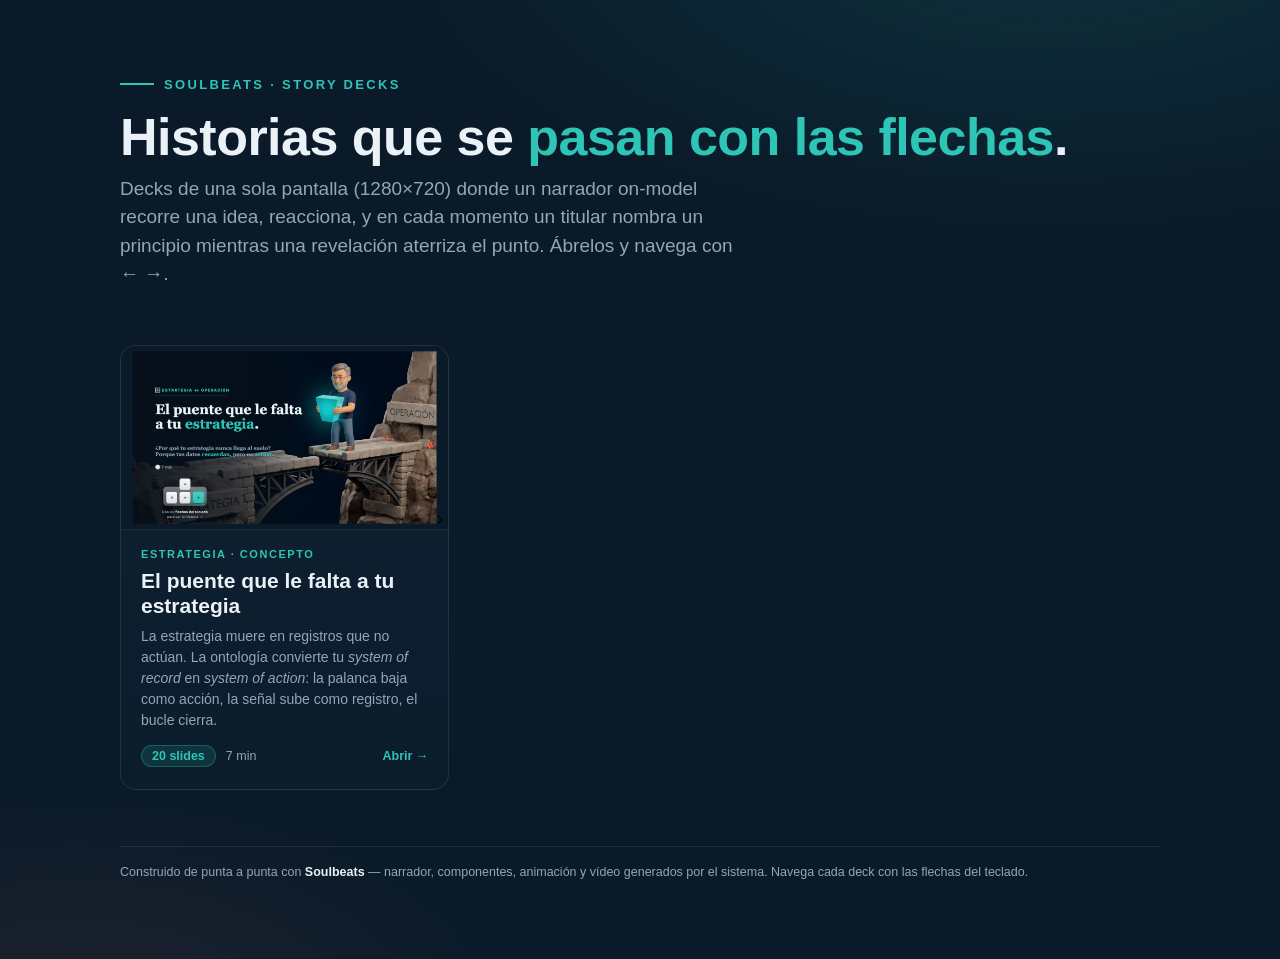
==== index.html @ ffe4234b "Soulbeats decks — ontologia-puente (PASS 10/10, living cover)" ====
<!doctype html>
<html lang="es">
<head>
<meta charset="utf-8">
<meta name="viewport" content="width=device-width, initial-scale=1">
<title>Soulbeats · story decks</title>
<style>
  :root{ --navy:#0A1A29; --navy2:#0f2233; --teal:#2EC4B6; --coral:#E5735E; --cream:#FCE9A6; --ink:#eaf2f7; --dim:#8fa8b8; }
  *{ box-sizing:border-box; margin:0; padding:0 }
  html,body{ background:var(--navy); color:var(--ink); font-family:-apple-system,BlinkMacSystemFont,"Segoe UI",Roboto,Helvetica,Arial,sans-serif; -webkit-font-smoothing:antialiased }
  body{ min-height:100vh; padding:clamp(28px,6vw,80px) clamp(20px,6vw,80px) 80px;
        background:
          radial-gradient(1100px 520px at 82% -8%, rgba(46,196,182,.14), transparent 60%),
          radial-gradient(760px 420px at 6% 108%, rgba(229,115,94,.10), transparent 60%),
          var(--navy); }
  .wrap{ max-width:1040px; margin:0 auto }
  .eyebrow{ color:var(--teal); font-weight:800; letter-spacing:.18em; text-transform:uppercase; font-size:13px; display:flex; align-items:center; gap:10px }
  .eyebrow::before{ content:""; width:34px; height:2px; background:var(--teal); display:inline-block }
  h1{ font-size:clamp(30px,5.2vw,52px); line-height:1.06; margin:18px 0 10px; font-weight:800; letter-spacing:-.01em }
  h1 b{ color:var(--teal) }
  .lede{ color:var(--dim); font-size:clamp(15px,2.2vw,19px); max-width:60ch; line-height:1.5 }
  .grid{ margin-top:clamp(34px,6vw,56px); display:grid; grid-template-columns:repeat(auto-fill,minmax(300px,1fr)); gap:26px }
  .card{ display:block; text-decoration:none; color:inherit; background:linear-gradient(180deg,var(--navy2),#0b1c2b);
         border:1px solid rgba(255,255,255,.09); border-radius:16px; overflow:hidden; transition:transform .16s ease, border-color .16s ease, box-shadow .16s ease }
  .card:hover{ transform:translateY(-4px); border-color:rgba(46,196,182,.55); box-shadow:0 18px 44px rgba(0,0,0,.45) }
  .thumb{ aspect-ratio:16/9; width:100%; object-fit:cover; display:block; border-bottom:1px solid rgba(255,255,255,.07); background:var(--navy) }
  .body{ padding:18px 20px 22px }
  .tag{ font-size:11px; font-weight:800; letter-spacing:.14em; text-transform:uppercase; color:var(--teal) }
  .card h2{ font-size:21px; line-height:1.2; margin:8px 0 8px; font-weight:800 }
  .card p{ color:var(--dim); font-size:14px; line-height:1.5 }
  .meta{ margin-top:14px; display:flex; align-items:center; gap:10px; color:var(--dim); font-size:12.5px }
  .pill{ background:rgba(46,196,182,.14); color:var(--teal); border:1px solid rgba(46,196,182,.3); border-radius:999px; padding:3px 10px; font-weight:700 }
  .open{ margin-left:auto; color:var(--teal); font-weight:800 }
  footer{ margin-top:56px; color:var(--dim); font-size:12.5px; border-top:1px solid rgba(255,255,255,.08); padding-top:18px }
  footer b{ color:var(--ink) }
  @media (prefers-color-scheme: light){ /* deck decks are dark by design; keep the gallery dark for fidelity */ }
</style>
</head>
<body>
  <div class="wrap">
    <div class="eyebrow">Soulbeats · story decks</div>
    <h1>Historias que se <b>pasan con las flechas</b>.</h1>
    <p class="lede">Decks de una sola pantalla (1280×720) donde un narrador on-model recorre una idea,
      reacciona, y en cada momento un titular nombra un principio mientras una revelación aterriza el punto.
      Ábrelos y navega con ← →.</p>

    <div class="grid">
      <a class="card" href="./ontologia-puente/index.html">
        <img class="thumb" src="./ontologia-puente-cover.png" alt="Portada — El puente que le falta a tu estrategia">
        <div class="body">
          <div class="tag">Estrategia · concepto</div>
          <h2>El puente que le falta a tu estrategia</h2>
          <p>La estrategia muere en registros que no actúan. La ontología convierte tu <i>system of record</i>
             en <i>system of action</i>: la palanca baja como acción, la señal sube como registro, el bucle cierra.</p>
          <div class="meta"><span class="pill">20 slides</span><span>7 min</span><span class="open">Abrir →</span></div>
        </div>
      </a>
    </div>

    <footer>Construido de punta a punta con <b>Soulbeats</b> — narrador, componentes, animación y vídeo generados por el sistema. Navega cada deck con las flechas del teclado.</footer>
  </div>
</body>
</html>
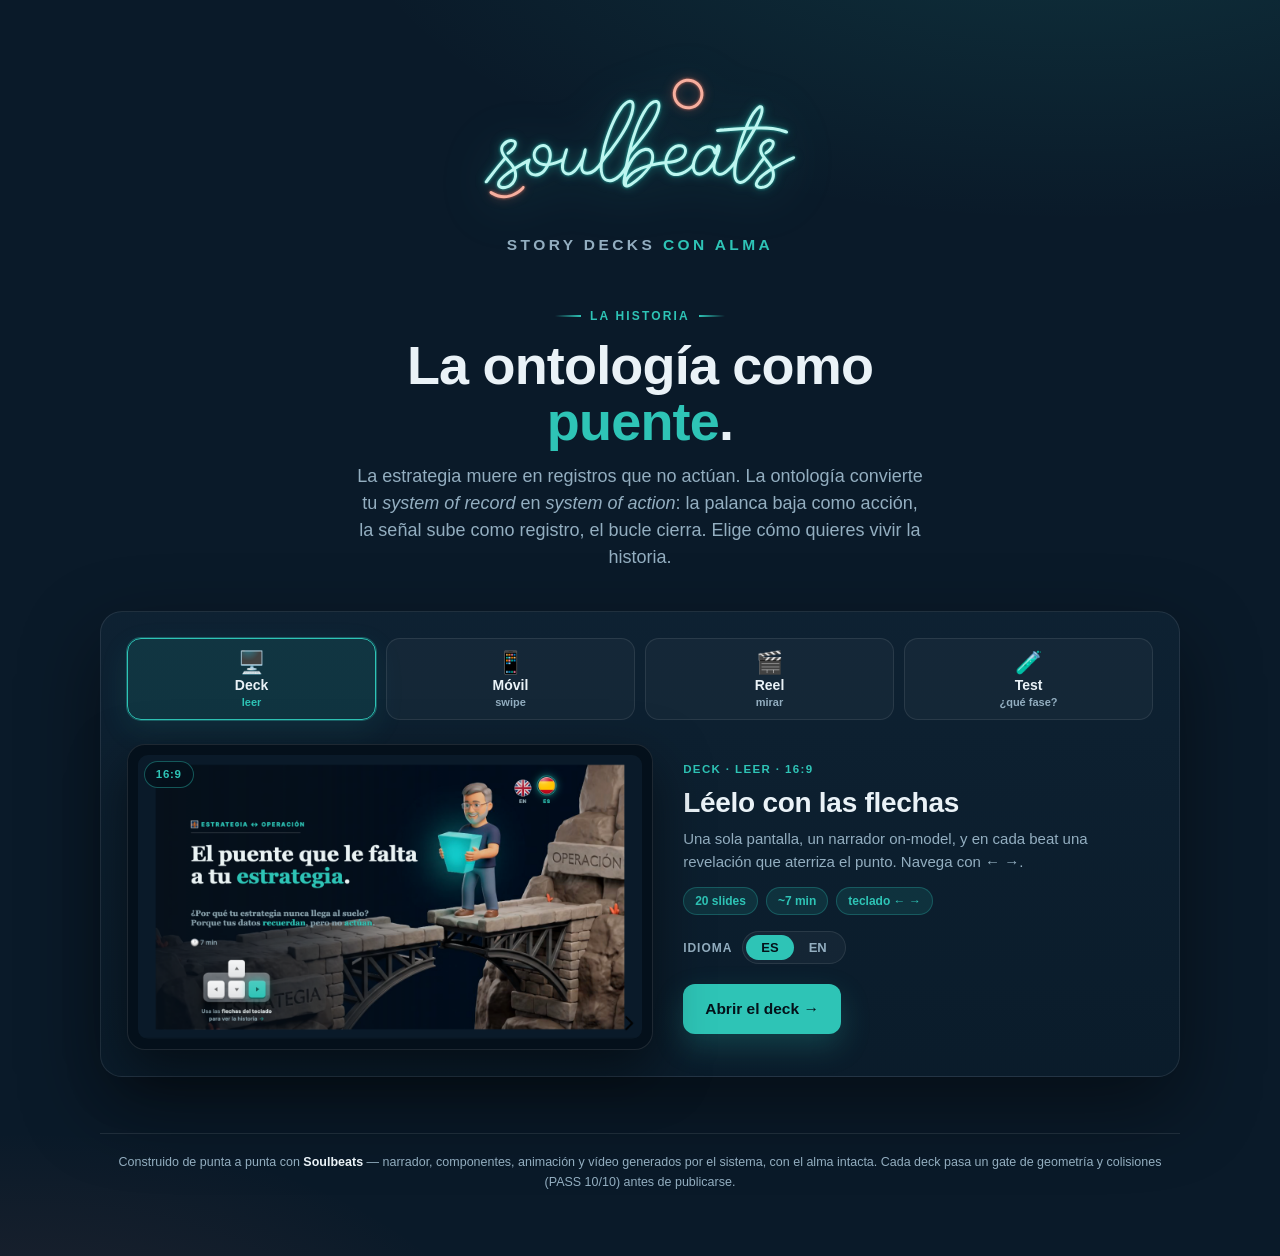
==== commit 85ffe756: "feat(landing): choose-how-to-consume hub + full ontologia-puente story trio - Mini-landing (index.ht" ====
--- a/index.html
+++ b/index.html
@@ -2,62 +2,257 @@
 <html lang="es">
 <head>
 <meta charset="utf-8">
-<meta name="viewport" content="width=device-width, initial-scale=1">
-<title>Soulbeats · story decks</title>
+<meta name="viewport" content="width=device-width, initial-scale=1, viewport-fit=cover">
+<title>Soulbeats · story decks con alma</title>
+<meta name="description" content="La ontología como puente — una historia Soulbeats que puedes leer como deck, pasar en el móvil, mirar como reel o hacer como test.">
+<link rel="icon" href="favicon.svg">
 <style>
-  :root{ --navy:#0A1A29; --navy2:#0f2233; --teal:#2EC4B6; --coral:#E5735E; --cream:#FCE9A6; --ink:#eaf2f7; --dim:#8fa8b8; }
+  :root{
+    --navy:#0A1A29; --navy2:#0f2233; --panel:#0d1f30; --teal:#2EC4B6; --coral:#E5735E;
+    --cream:#FCE9A6; --ink:#eaf2f7; --dim:#93aec0; --line:rgba(255,255,255,.09);
+  }
   *{ box-sizing:border-box; margin:0; padding:0 }
-  html,body{ background:var(--navy); color:var(--ink); font-family:-apple-system,BlinkMacSystemFont,"Segoe UI",Roboto,Helvetica,Arial,sans-serif; -webkit-font-smoothing:antialiased }
-  body{ min-height:100vh; padding:clamp(28px,6vw,80px) clamp(20px,6vw,80px) 80px;
-        background:
-          radial-gradient(1100px 520px at 82% -8%, rgba(46,196,182,.14), transparent 60%),
-          radial-gradient(760px 420px at 6% 108%, rgba(229,115,94,.10), transparent 60%),
-          var(--navy); }
-  .wrap{ max-width:1040px; margin:0 auto }
-  .eyebrow{ color:var(--teal); font-weight:800; letter-spacing:.18em; text-transform:uppercase; font-size:13px; display:flex; align-items:center; gap:10px }
-  .eyebrow::before{ content:""; width:34px; height:2px; background:var(--teal); display:inline-block }
-  h1{ font-size:clamp(30px,5.2vw,52px); line-height:1.06; margin:18px 0 10px; font-weight:800; letter-spacing:-.01em }
+  html{ -webkit-text-size-adjust:100% }
+  body{
+    min-height:100dvh; color:var(--ink);
+    font-family:-apple-system,BlinkMacSystemFont,"Segoe UI",Roboto,Helvetica,Arial,sans-serif;
+    -webkit-font-smoothing:antialiased; line-height:1.5;
+    padding:clamp(22px,5vw,54px) clamp(16px,5vw,54px) 64px;
+    padding-top:max(clamp(22px,5vw,54px),env(safe-area-inset-top));
+    background:
+      radial-gradient(1200px 560px at 84% -10%, rgba(46,196,182,.15), transparent 62%),
+      radial-gradient(820px 460px at 2% 112%, rgba(229,115,94,.12), transparent 60%),
+      var(--navy);
+  }
+  .wrap{ max-width:1080px; margin:0 auto }
+
+  /* ---- masthead ---- */
+  .masthead{ display:flex; flex-direction:column; align-items:center; text-align:center; gap:10px; margin-bottom:clamp(26px,5vw,44px) }
+  .mark{ width:clamp(210px,46vw,360px); height:auto; display:block; filter:drop-shadow(0 6px 26px rgba(46,196,182,.18)) }
+  .tagline{ color:var(--dim); font-size:clamp(13px,2.3vw,15.5px); letter-spacing:.22em; text-transform:uppercase; font-weight:700 }
+  .tagline b{ color:var(--teal) }
+  .vh{ position:absolute; width:1px; height:1px; overflow:hidden; clip:rect(0 0 0 0) }
+
+  /* ---- hero copy ---- */
+  .hero{ text-align:center; max-width:64ch; margin:0 auto clamp(26px,4vw,40px) }
+  .eyebrow{ color:var(--teal); font-weight:800; letter-spacing:.18em; text-transform:uppercase; font-size:12px;
+    display:inline-flex; align-items:center; gap:9px; margin-bottom:12px }
+  .eyebrow::before,.eyebrow::after{ content:""; width:26px; height:2px; background:linear-gradient(90deg,transparent,var(--teal)); display:inline-block }
+  .eyebrow::after{ background:linear-gradient(90deg,var(--teal),transparent) }
+  h1{ font-size:clamp(30px,6.4vw,54px); line-height:1.04; font-weight:800; letter-spacing:-.015em }
   h1 b{ color:var(--teal) }
-  .lede{ color:var(--dim); font-size:clamp(15px,2.2vw,19px); max-width:60ch; line-height:1.5 }
-  .grid{ margin-top:clamp(34px,6vw,56px); display:grid; grid-template-columns:repeat(auto-fill,minmax(300px,1fr)); gap:26px }
-  .card{ display:block; text-decoration:none; color:inherit; background:linear-gradient(180deg,var(--navy2),#0b1c2b);
-         border:1px solid rgba(255,255,255,.09); border-radius:16px; overflow:hidden; transition:transform .16s ease, border-color .16s ease, box-shadow .16s ease }
-  .card:hover{ transform:translateY(-4px); border-color:rgba(46,196,182,.55); box-shadow:0 18px 44px rgba(0,0,0,.45) }
-  .thumb{ aspect-ratio:16/9; width:100%; object-fit:cover; display:block; border-bottom:1px solid rgba(255,255,255,.07); background:var(--navy) }
-  .body{ padding:18px 20px 22px }
-  .tag{ font-size:11px; font-weight:800; letter-spacing:.14em; text-transform:uppercase; color:var(--teal) }
-  .card h2{ font-size:21px; line-height:1.2; margin:8px 0 8px; font-weight:800 }
-  .card p{ color:var(--dim); font-size:14px; line-height:1.5 }
-  .meta{ margin-top:14px; display:flex; align-items:center; gap:10px; color:var(--dim); font-size:12.5px }
-  .pill{ background:rgba(46,196,182,.14); color:var(--teal); border:1px solid rgba(46,196,182,.3); border-radius:999px; padding:3px 10px; font-weight:700 }
-  .open{ margin-left:auto; color:var(--teal); font-weight:800 }
-  footer{ margin-top:56px; color:var(--dim); font-size:12.5px; border-top:1px solid rgba(255,255,255,.08); padding-top:18px }
+  .lede{ color:var(--dim); font-size:clamp(14.5px,2.4vw,18px); margin:14px auto 0; max-width:58ch }
+
+  /* ---- hub card ---- */
+  .hub{ background:linear-gradient(180deg, rgba(15,34,51,.92), rgba(11,28,43,.92));
+    border:1px solid var(--line); border-radius:22px; padding:clamp(14px,3vw,26px);
+    box-shadow:0 30px 80px rgba(0,0,0,.45) }
+
+  .chooser{ display:grid; grid-template-columns:repeat(4,1fr); gap:10px }
+  .mode{ appearance:none; cursor:pointer; color:var(--ink); text-align:center;
+    background:rgba(255,255,255,.03); border:1.5px solid var(--line); border-radius:14px;
+    padding:13px 8px 11px; display:flex; flex-direction:column; align-items:center; gap:3px;
+    transition:border-color .16s, background .16s, transform .16s }
+  .mode:hover{ transform:translateY(-2px); border-color:rgba(46,196,182,.45) }
+  .mode .ic{ font-size:22px; line-height:1 }
+  .mode .lb{ font-weight:800; font-size:14px }
+  .mode .sub{ color:var(--dim); font-size:11px; font-weight:600 }
+  .mode.is-active{ background:rgba(46,196,182,.12); border-color:var(--teal);
+    box-shadow:0 0 0 1px rgba(46,196,182,.35), 0 10px 30px rgba(46,196,182,.10) }
+  .mode.is-active .sub{ color:var(--teal) }
+
+  /* ---- stage ---- */
+  .stagewrap{ display:grid; grid-template-columns:minmax(0,1.12fr) 1fr; gap:clamp(16px,3vw,30px);
+    align-items:center; margin-top:clamp(16px,3vw,24px) }
+  .framewrap{ display:flex; align-items:center; justify-content:center; min-height:0 }
+  .frame{ position:relative; display:inline-flex; padding:10px; border-radius:18px;
+    background:#04101b; border:1px solid rgba(255,255,255,.10); box-shadow:0 20px 54px rgba(0,0,0,.5);
+    transition:transform .18s; text-decoration:none }
+  a.frame:hover{ transform:translateY(-3px) }
+  .frame img{ display:block; max-width:100%; max-height:min(56vh,460px); width:auto; height:auto;
+    border-radius:10px; object-fit:contain; background:#04101b }
+  .badge{ position:absolute; top:16px; left:16px; background:rgba(4,16,27,.82); color:var(--teal);
+    border:1px solid rgba(46,196,182,.4); border-radius:999px; padding:4px 11px; font-size:11.5px; font-weight:800;
+    letter-spacing:.06em; backdrop-filter:blur(4px) }
+  .play{ position:absolute; inset:0; display:flex; align-items:center; justify-content:center; pointer-events:none }
+  .play[hidden]{ display:none }
+  .play span{ width:66px; height:66px; border-radius:999px; background:rgba(46,196,182,.92);
+    display:flex; align-items:center; justify-content:center; box-shadow:0 10px 30px rgba(0,0,0,.5) }
+  .play span::after{ content:""; margin-left:5px; border-style:solid; border-width:13px 0 13px 22px;
+    border-color:transparent transparent transparent #04101b }
+
+  .info .kicker{ color:var(--teal); font-weight:800; letter-spacing:.12em; text-transform:uppercase; font-size:11.5px }
+  .info h2{ font-size:clamp(21px,3.4vw,28px); line-height:1.14; font-weight:800; margin:9px 0 8px; letter-spacing:-.01em }
+  .info p{ color:var(--dim); font-size:15px; line-height:1.55 }
+  .meta{ display:flex; flex-wrap:wrap; gap:8px; margin-top:14px }
+  .pill{ background:rgba(46,196,182,.12); color:var(--teal); border:1px solid rgba(46,196,182,.28);
+    border-radius:999px; padding:4px 11px; font-size:12px; font-weight:700 }
+  .pill.sib{ background:rgba(229,115,94,.13); color:var(--coral); border-color:rgba(229,115,94,.3) }
+
+  .langrow{ display:none; align-items:center; gap:10px; margin-top:16px }
+  .langrow.show{ display:flex }
+  .langrow .lbl{ color:var(--dim); font-size:12px; font-weight:700; letter-spacing:.08em; text-transform:uppercase }
+  .seg{ display:inline-flex; background:rgba(255,255,255,.04); border:1px solid var(--line); border-radius:999px; padding:3px }
+  .seg button{ appearance:none; cursor:pointer; border:0; background:transparent; color:var(--dim);
+    font-weight:800; font-size:13px; padding:5px 15px; border-radius:999px; transition:background .15s,color .15s }
+  .seg button.on{ background:var(--teal); color:#04121a }
+
+  .cta{ display:inline-flex; align-items:center; gap:9px; margin-top:20px; text-decoration:none;
+    background:var(--teal); color:#04121a; font-weight:800; font-size:15.5px;
+    padding:13px 22px; border-radius:12px; transition:transform .15s, box-shadow .15s, background .15s;
+    box-shadow:0 12px 30px rgba(46,196,182,.22) }
+  .cta:hover{ transform:translateY(-2px); box-shadow:0 16px 40px rgba(46,196,182,.32) }
+  .cta.reel{ background:var(--coral); box-shadow:0 12px 30px rgba(229,115,94,.24) }
+  .cta.reel:hover{ box-shadow:0 16px 40px rgba(229,115,94,.34) }
+
+  footer{ max-width:1080px; margin:clamp(34px,6vw,56px) auto 0; color:var(--dim); font-size:12.5px;
+    text-align:center; border-top:1px solid var(--line); padding-top:18px; line-height:1.6 }
   footer b{ color:var(--ink) }
-  @media (prefers-color-scheme: light){ /* deck decks are dark by design; keep the gallery dark for fidelity */ }
+
+  /* ---- responsive ---- */
+  @media (max-width:720px){
+    .stagewrap{ grid-template-columns:1fr; gap:18px }
+    .info{ text-align:center }
+    .meta,.langrow.show{ justify-content:center }
+    .frame img{ max-height:46vh }
+  }
+  @media (max-width:430px){
+    .chooser{ grid-template-columns:repeat(2,1fr) }
+  }
+  @media (prefers-reduced-motion:reduce){ *{ transition:none !important } }
 </style>
 </head>
 <body>
   <div class="wrap">
-    <div class="eyebrow">Soulbeats · story decks</div>
-    <h1>Historias que se <b>pasan con las flechas</b>.</h1>
-    <p class="lede">Decks de una sola pantalla (1280×720) donde un narrador on-model recorre una idea,
-      reacciona, y en cada momento un titular nombra un principio mientras una revelación aterriza el punto.
-      Ábrelos y navega con ← →.</p>
-
-    <div class="grid">
-      <a class="card" href="./ontologia-puente/index.html">
-        <img class="thumb" src="./ontologia-puente-cover.png" alt="Portada — El puente que le falta a tu estrategia">
-        <div class="body">
-          <div class="tag">Estrategia · concepto</div>
-          <h2>El puente que le falta a tu estrategia</h2>
-          <p>La estrategia muere en registros que no actúan. La ontología convierte tu <i>system of record</i>
-             en <i>system of action</i>: la palanca baja como acción, la señal sube como registro, el bucle cierra.</p>
-          <div class="meta"><span class="pill">20 slides</span><span>7 min</span><span class="open">Abrir →</span></div>
+    <header class="masthead">
+      <img class="mark" src="assets/soulbeats-mark.svg" alt="Soulbeats" width="360" height="169">
+      <h1 class="vh">Soulbeats</h1>
+      <div class="tagline">story decks <b>con alma</b></div>
+    </header>
+
+    <div class="hero">
+      <div class="eyebrow">La historia</div>
+      <h1>La ontología como <b>puente</b>.</h1>
+      <p class="lede">La estrategia muere en registros que no actúan. La ontología convierte tu
+        <i>system of record</i> en <i>system of action</i>: la palanca baja como acción, la señal sube como
+        registro, el bucle cierra. Elige cómo quieres vivir la historia.</p>
+    </div>
+
+    <section class="hub" aria-label="Elige cómo consumir la historia">
+      <div class="chooser" role="tablist" aria-label="Modo de consumo">
+        <button class="mode is-active" data-mode="deck"  role="tab" aria-selected="true">
+          <span class="ic">🖥️</span><span class="lb">Deck</span><span class="sub">leer</span></button>
+        <button class="mode" data-mode="movil" role="tab" aria-selected="false">
+          <span class="ic">📱</span><span class="lb">Móvil</span><span class="sub">swipe</span></button>
+        <button class="mode" data-mode="reel"  role="tab" aria-selected="false">
+          <span class="ic">🎬</span><span class="lb">Reel</span><span class="sub">mirar</span></button>
+        <button class="mode" data-mode="test"  role="tab" aria-selected="false">
+          <span class="ic">🧪</span><span class="lb">Test</span><span class="sub">¿qué fase?</span></button>
+      </div>
+
+      <div class="stagewrap">
+        <div class="framewrap">
+          <a class="frame" id="frame" href="./ontologia-puente/">
+            <img id="stageImg" src="assets/cover-deck.png" alt="Portada del deck">
+            <span class="badge" id="badge">16:9</span>
+            <span class="play" id="play" hidden><span></span></span>
+          </a>
         </div>
-      </a>
-    </div>
-
-    <footer>Construido de punta a punta con <b>Soulbeats</b> — narrador, componentes, animación y vídeo generados por el sistema. Navega cada deck con las flechas del teclado.</footer>
+        <div class="info">
+          <div class="kicker" id="kicker">Deck · leer · 16:9</div>
+          <h2 id="title">Léelo con las flechas</h2>
+          <p id="desc">Una sola pantalla, un narrador on-model, y en cada beat una revelación que aterriza el punto. Navega con ← →.</p>
+          <div class="meta" id="meta"></div>
+          <div class="langrow show" id="langrow">
+            <span class="lbl">Idioma</span>
+            <div class="seg" role="group" aria-label="Idioma del deck">
+              <button id="langEs" class="on" data-lang="es">ES</button>
+              <button id="langEn" data-lang="en">EN</button>
+            </div>
+          </div>
+          <a class="cta" id="cta" href="./ontologia-puente/">Abrir el deck →</a>
+        </div>
+      </div>
+    </section>
+
+    <footer>
+      Construido de punta a punta con <b>Soulbeats</b> — narrador, componentes, animación y vídeo generados por el
+      sistema, con el alma intacta. Cada deck pasa un gate de geometría y colisiones (PASS 10/10) antes de publicarse.
+    </footer>
   </div>
+
+<script>
+(function(){
+  var MODES = {
+    deck: {
+      kicker:'Deck · leer · 16:9', title:'Léelo con las flechas',
+      desc:'Una sola pantalla, un narrador on-model, y en cada beat una revelación que aterriza el punto. Navega con ← →.',
+      badge:'16:9', img:'assets/cover-deck.png', href:'./ontologia-puente/', cta:'Abrir el deck →',
+      meta:['20 slides','~7 min','teclado ← →'], lang:true, video:false, coral:false, imgEn:'assets/cover-deck-en.png', hrefEn:'./ontologia-puente-en/'
+    },
+    movil: {
+      kicker:'Móvil · swipe · 9:16', title:'Pásalo con el pulgar',
+      desc:'El mismo relato en vertical, pensado para el móvil. Desliza para avanzar, beat a beat, como una historia.',
+      badge:'9:16', img:'assets/cover-portrait.png', href:'./ontologia-puente-portrait/', cta:'Abrir en móvil →',
+      meta:['20 slides','vertical','swipe'], lang:false, video:false, coral:false
+    },
+    reel: {
+      kicker:'Reel · mirar · vídeo', title:'Míralo como un reel',
+      desc:'La historia en vídeo, con intro y cierre montados. Sin tocar nada: dale al play y déjate llevar.',
+      badge:'▶ vídeo', img:'assets/cover-reel.png', href:'./reel/', cta:'Ver el reel →',
+      meta:['~2 min','1080×1920','con sonido'], lang:false, video:true, coral:true
+    },
+    test: {
+      kicker:'Test · interactivo · pieza hermana', title:'¿En qué fase de IA estás?',
+      desc:'Una pieza hermana de Soulbeats: un test interactivo que te sitúa. Responde con chips y descubre tu fase.',
+      badge:'🧪 test', img:'assets/cover-test.png', href:'./que-fase-eres/', cta:'Hacer el test →',
+      meta:['interactivo','portrait','pieza hermana'], lang:false, video:false, coral:false, sibling:true
+    }
+  };
+
+  var el = function(id){ return document.getElementById(id); };
+  var state = { mode:'deck', lang:'es' };
+
+  function render(){
+    var m = MODES[state.mode];
+    el('kicker').textContent = m.kicker;
+    el('title').textContent  = m.title;
+    el('desc').textContent   = m.desc;
+    el('badge').textContent  = m.badge;
+    // language-aware deck
+    var useEn = (m.lang && state.lang === 'en');
+    el('stageImg').src = useEn ? m.imgEn : m.img;
+    el('stageImg').alt = m.title;
+    var href = useEn ? m.hrefEn : m.href;
+    el('frame').setAttribute('href', href);
+    el('cta').setAttribute('href', href);
+    el('cta').textContent = m.cta;
+    el('cta').className = 'cta' + (m.coral ? ' reel' : '');
+    el('play').hidden = !m.video;
+    el('langrow').className = 'langrow' + (m.lang ? ' show' : '');
+    // meta pills
+    var meta = el('meta'); meta.innerHTML = '';
+    m.meta.forEach(function(t,i){
+      var s = document.createElement('span');
+      s.className = 'pill' + (m.sibling && i===2 ? ' sib' : '');
+      s.textContent = t; meta.appendChild(s);
+    });
+    // tabs
+    document.querySelectorAll('.mode').forEach(function(b){
+      var on = b.dataset.mode === state.mode;
+      b.classList.toggle('is-active', on);
+      b.setAttribute('aria-selected', on ? 'true' : 'false');
+    });
+  }
+
+  document.querySelectorAll('.mode').forEach(function(b){
+    b.addEventListener('click', function(){ state.mode = b.dataset.mode; render(); });
+  });
+  el('langEs').addEventListener('click', function(){ state.lang='es'; el('langEs').classList.add('on'); el('langEn').classList.remove('on'); render(); });
+  el('langEn').addEventListener('click', function(){ state.lang='en'; el('langEn').classList.add('on'); el('langEs').classList.remove('on'); render(); });
+
+  render();
+})();
+</script>
 </body>
 </html>
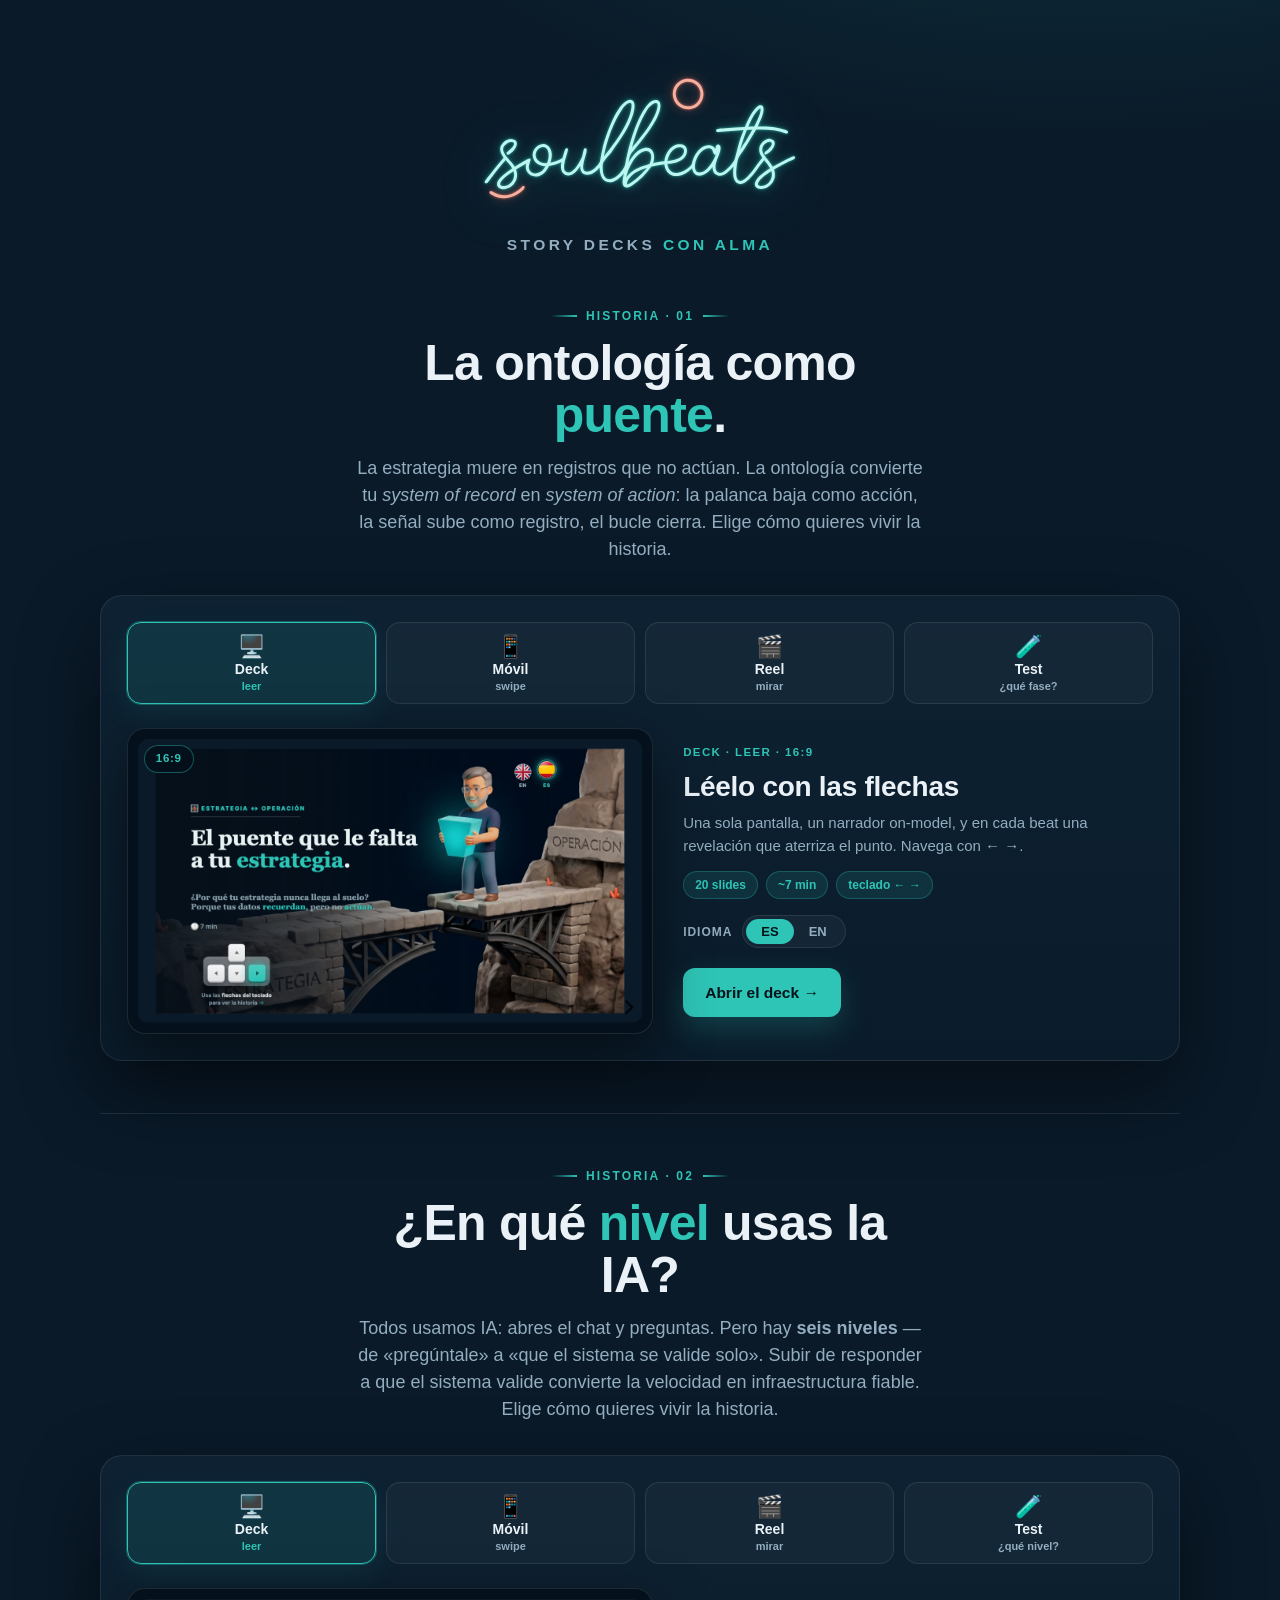
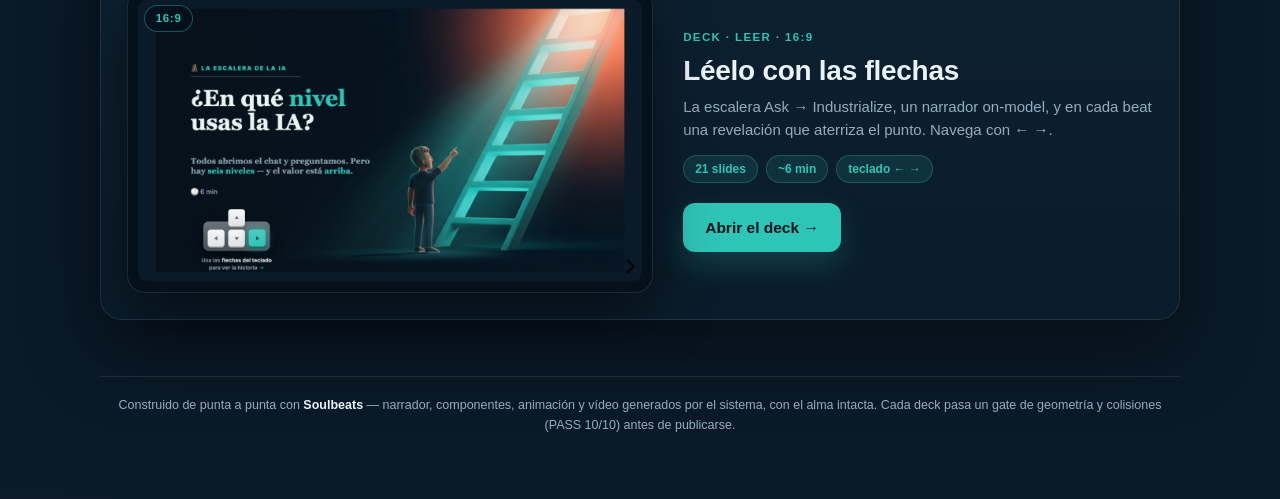
==== commit 8c50a7e8: "feat: add seis-fases story (¿En qué nivel usas la IA?) — deck 16:9 + portrait 9:16 + narrated reel S" ====
--- a/index.html
+++ b/index.html
@@ -4,7 +4,7 @@
 <meta charset="utf-8">
 <meta name="viewport" content="width=device-width, initial-scale=1, viewport-fit=cover">
 <title>Soulbeats · story decks con alma</title>
-<meta name="description" content="La ontología como puente — una historia Soulbeats que puedes leer como deck, pasar en el móvil, mirar como reel o hacer como test.">
+<meta name="description" content="Historias Soulbeats que puedes leer como deck, pasar en el móvil, mirar como reel o hacer como test — la ontología como puente y la escalera de la IA.">
 <link rel="icon" href="favicon.svg">
 <style>
   :root{
@@ -33,14 +33,18 @@
   .tagline b{ color:var(--teal) }
   .vh{ position:absolute; width:1px; height:1px; overflow:hidden; clip:rect(0 0 0 0) }
 
+  /* ---- story block ---- */
+  .story{ margin:0 auto clamp(30px,5vw,52px) }
+  .story + .story{ padding-top:clamp(28px,5vw,46px); border-top:1px solid var(--line) }
+
   /* ---- hero copy ---- */
-  .hero{ text-align:center; max-width:64ch; margin:0 auto clamp(26px,4vw,40px) }
+  .hero{ text-align:center; max-width:64ch; margin:0 auto clamp(20px,3.4vw,32px) }
   .eyebrow{ color:var(--teal); font-weight:800; letter-spacing:.18em; text-transform:uppercase; font-size:12px;
     display:inline-flex; align-items:center; gap:9px; margin-bottom:12px }
   .eyebrow::before,.eyebrow::after{ content:""; width:26px; height:2px; background:linear-gradient(90deg,transparent,var(--teal)); display:inline-block }
   .eyebrow::after{ background:linear-gradient(90deg,var(--teal),transparent) }
-  h1{ font-size:clamp(30px,6.4vw,54px); line-height:1.04; font-weight:800; letter-spacing:-.015em }
-  h1 b{ color:var(--teal) }
+  .hero h2{ font-size:clamp(28px,6vw,50px); line-height:1.04; font-weight:800; letter-spacing:-.015em }
+  .hero h2 b{ color:var(--teal) }
   .lede{ color:var(--dim); font-size:clamp(14.5px,2.4vw,18px); margin:14px auto 0; max-width:58ch }
 
   /* ---- hub card ---- */
@@ -49,6 +53,7 @@
     box-shadow:0 30px 80px rgba(0,0,0,.45) }
 
   .chooser{ display:grid; grid-template-columns:repeat(4,1fr); gap:10px }
+  .chooser.cols3{ grid-template-columns:repeat(3,1fr) }
   .mode{ appearance:none; cursor:pointer; color:var(--ink); text-align:center;
     background:rgba(255,255,255,.03); border:1.5px solid var(--line); border-radius:14px;
     padding:13px 8px 11px; display:flex; flex-direction:column; align-items:center; gap:3px;
@@ -82,7 +87,7 @@
     border-color:transparent transparent transparent #04101b }
 
   .info .kicker{ color:var(--teal); font-weight:800; letter-spacing:.12em; text-transform:uppercase; font-size:11.5px }
-  .info h2{ font-size:clamp(21px,3.4vw,28px); line-height:1.14; font-weight:800; margin:9px 0 8px; letter-spacing:-.01em }
+  .info h3{ font-size:clamp(21px,3.4vw,28px); line-height:1.14; font-weight:800; margin:9px 0 8px; letter-spacing:-.01em }
   .info p{ color:var(--dim); font-size:15px; line-height:1.55 }
   .meta{ display:flex; flex-wrap:wrap; gap:8px; margin-top:14px }
   .pill{ background:rgba(46,196,182,.12); color:var(--teal); border:1px solid rgba(46,196,182,.28);
@@ -118,6 +123,7 @@
   }
   @media (max-width:430px){
     .chooser{ grid-template-columns:repeat(2,1fr) }
+    .chooser.cols3{ grid-template-columns:repeat(3,1fr) }
   }
   @media (prefers-reduced-motion:reduce){ *{ transition:none !important } }
 </style>
@@ -130,49 +136,99 @@
       <div class="tagline">story decks <b>con alma</b></div>
     </header>
 
-    <div class="hero">
-      <div class="eyebrow">La historia</div>
-      <h1>La ontología como <b>puente</b>.</h1>
-      <p class="lede">La estrategia muere en registros que no actúan. La ontología convierte tu
-        <i>system of record</i> en <i>system of action</i>: la palanca baja como acción, la señal sube como
-        registro, el bucle cierra. Elige cómo quieres vivir la historia.</p>
-    </div>
-
-    <section class="hub" aria-label="Elige cómo consumir la historia">
-      <div class="chooser" role="tablist" aria-label="Modo de consumo">
-        <button class="mode is-active" data-mode="deck"  role="tab" aria-selected="true">
-          <span class="ic">🖥️</span><span class="lb">Deck</span><span class="sub">leer</span></button>
-        <button class="mode" data-mode="movil" role="tab" aria-selected="false">
-          <span class="ic">📱</span><span class="lb">Móvil</span><span class="sub">swipe</span></button>
-        <button class="mode" data-mode="reel"  role="tab" aria-selected="false">
-          <span class="ic">🎬</span><span class="lb">Reel</span><span class="sub">mirar</span></button>
-        <button class="mode" data-mode="test"  role="tab" aria-selected="false">
-          <span class="ic">🧪</span><span class="lb">Test</span><span class="sub">¿qué fase?</span></button>
+    <!-- ═══════════ HISTORIA 01 · la ontología como puente ═══════════ -->
+    <section class="story">
+      <div class="hero">
+        <div class="eyebrow">Historia · 01</div>
+        <h2>La ontología como <b>puente</b>.</h2>
+        <p class="lede">La estrategia muere en registros que no actúan. La ontología convierte tu
+          <i>system of record</i> en <i>system of action</i>: la palanca baja como acción, la señal sube como
+          registro, el bucle cierra. Elige cómo quieres vivir la historia.</p>
       </div>
 
-      <div class="stagewrap">
-        <div class="framewrap">
-          <a class="frame" id="frame" href="./ontologia-puente/">
-            <img id="stageImg" src="assets/cover-deck.png" alt="Portada del deck">
-            <span class="badge" id="badge">16:9</span>
-            <span class="play" id="play" hidden><span></span></span>
-          </a>
+      <section class="hub" data-story="ontologia" aria-label="Elige cómo consumir la historia de la ontología">
+        <div class="chooser" role="tablist" aria-label="Modo de consumo">
+          <button class="mode is-active" data-mode="deck"  role="tab" aria-selected="true">
+            <span class="ic">🖥️</span><span class="lb">Deck</span><span class="sub">leer</span></button>
+          <button class="mode" data-mode="movil" role="tab" aria-selected="false">
+            <span class="ic">📱</span><span class="lb">Móvil</span><span class="sub">swipe</span></button>
+          <button class="mode" data-mode="reel"  role="tab" aria-selected="false">
+            <span class="ic">🎬</span><span class="lb">Reel</span><span class="sub">mirar</span></button>
+          <button class="mode" data-mode="test"  role="tab" aria-selected="false">
+            <span class="ic">🧪</span><span class="lb">Test</span><span class="sub">¿qué fase?</span></button>
         </div>
-        <div class="info">
-          <div class="kicker" id="kicker">Deck · leer · 16:9</div>
-          <h2 id="title">Léelo con las flechas</h2>
-          <p id="desc">Una sola pantalla, un narrador on-model, y en cada beat una revelación que aterriza el punto. Navega con ← →.</p>
-          <div class="meta" id="meta"></div>
-          <div class="langrow show" id="langrow">
-            <span class="lbl">Idioma</span>
-            <div class="seg" role="group" aria-label="Idioma del deck">
-              <button id="langEs" class="on" data-lang="es">ES</button>
-              <button id="langEn" data-lang="en">EN</button>
+
+        <div class="stagewrap">
+          <div class="framewrap">
+            <a class="frame" href="./ontologia-puente/">
+              <img class="stageImg" src="assets/cover-deck.png" alt="Portada del deck">
+              <span class="badge">16:9</span>
+              <span class="play" hidden><span></span></span>
+            </a>
+          </div>
+          <div class="info">
+            <div class="kicker">Deck · leer · 16:9</div>
+            <h3 class="title">Léelo con las flechas</h3>
+            <p class="desc">Una sola pantalla, un narrador on-model, y en cada beat una revelación que aterriza el punto. Navega con ← →.</p>
+            <div class="meta"></div>
+            <div class="langrow show">
+              <span class="lbl">Idioma</span>
+              <div class="seg" role="group" aria-label="Idioma del deck">
+                <button class="on" data-lang="es">ES</button>
+                <button data-lang="en">EN</button>
+              </div>
             </div>
+            <a class="cta" href="./ontologia-puente/">Abrir el deck →</a>
           </div>
-          <a class="cta" id="cta" href="./ontologia-puente/">Abrir el deck →</a>
         </div>
+      </section>
+    </section>
+
+    <!-- ═══════════ HISTORIA 02 · la escalera de la IA ═══════════ -->
+    <section class="story">
+      <div class="hero">
+        <div class="eyebrow">Historia · 02</div>
+        <h2>¿En qué <b>nivel</b> usas la IA?</h2>
+        <p class="lede">Todos usamos IA: abres el chat y preguntas. Pero hay <b>seis niveles</b> — de
+          «pregúntale» a «que el sistema se valide solo». Subir de responder a que el sistema valide
+          convierte la velocidad en infraestructura fiable. Elige cómo quieres vivir la historia.</p>
       </div>
+
+      <section class="hub" data-story="seisfases" aria-label="Elige cómo consumir la historia de la escalera de la IA">
+        <div class="chooser" role="tablist" aria-label="Modo de consumo">
+          <button class="mode is-active" data-mode="deck"  role="tab" aria-selected="true">
+            <span class="ic">🖥️</span><span class="lb">Deck</span><span class="sub">leer</span></button>
+          <button class="mode" data-mode="movil" role="tab" aria-selected="false">
+            <span class="ic">📱</span><span class="lb">Móvil</span><span class="sub">swipe</span></button>
+          <button class="mode" data-mode="reel"  role="tab" aria-selected="false">
+            <span class="ic">🎬</span><span class="lb">Reel</span><span class="sub">mirar</span></button>
+          <button class="mode" data-mode="test"  role="tab" aria-selected="false">
+            <span class="ic">🧪</span><span class="lb">Test</span><span class="sub">¿qué nivel?</span></button>
+        </div>
+
+        <div class="stagewrap">
+          <div class="framewrap">
+            <a class="frame" href="./seis-fases/">
+              <img class="stageImg" src="assets/cover-seis-deck.png" alt="Portada del deck">
+              <span class="badge">16:9</span>
+              <span class="play" hidden><span></span></span>
+            </a>
+          </div>
+          <div class="info">
+            <div class="kicker">Deck · leer · 16:9</div>
+            <h3 class="title">Léelo con las flechas</h3>
+            <p class="desc">La escalera Ask → Industrialize, un narrador on-model, y en cada beat una revelación que aterriza el punto. Navega con ← →.</p>
+            <div class="meta"></div>
+            <div class="langrow">
+              <span class="lbl">Idioma</span>
+              <div class="seg" role="group" aria-label="Idioma del deck">
+                <button class="on" data-lang="es">ES</button>
+              </div>
+            </div>
+            <a class="cta" href="./seis-fases/">Abrir el deck →</a>
+          </div>
+        </div>
+      </section>
     </section>
 
     <footer>
@@ -183,75 +239,109 @@
 
 <script>
 (function(){
-  var MODES = {
-    deck: {
-      kicker:'Deck · leer · 16:9', title:'Léelo con las flechas',
-      desc:'Una sola pantalla, un narrador on-model, y en cada beat una revelación que aterriza el punto. Navega con ← →.',
-      badge:'16:9', img:'assets/cover-deck.png', href:'./ontologia-puente/', cta:'Abrir el deck →',
-      meta:['20 slides','~7 min','teclado ← →'], lang:true, video:false, coral:false, imgEn:'assets/cover-deck-en.png', hrefEn:'./ontologia-puente-en/'
+  var STORIES = {
+    ontologia: {
+      deck: {
+        kicker:'Deck · leer · 16:9', title:'Léelo con las flechas',
+        desc:'Una sola pantalla, un narrador on-model, y en cada beat una revelación que aterriza el punto. Navega con ← →.',
+        badge:'16:9', img:'assets/cover-deck.png', href:'./ontologia-puente/', cta:'Abrir el deck →',
+        meta:['20 slides','~7 min','teclado ← →'], lang:true, video:false, coral:false,
+        imgEn:'assets/cover-deck-en.png', hrefEn:'./ontologia-puente-en/'
+      },
+      movil: {
+        kicker:'Móvil · swipe · 9:16', title:'Pásalo con el pulgar',
+        desc:'El mismo relato en vertical, pensado para el móvil. Desliza para avanzar, beat a beat, como una historia.',
+        badge:'9:16', img:'assets/cover-portrait.png', href:'./ontologia-puente-portrait/', cta:'Abrir en móvil →',
+        meta:['20 slides','vertical','swipe'], lang:false, video:false, coral:false
+      },
+      reel: {
+        kicker:'Reel · mirar · vídeo', title:'Míralo como un reel',
+        desc:'La historia en vídeo, con intro y cierre montados. Sin tocar nada: dale al play y déjate llevar.',
+        badge:'▶ vídeo', img:'assets/cover-reel.png', href:'./reel/', cta:'Ver el reel →',
+        meta:['~2 min','1080×1920','con sonido'], lang:false, video:true, coral:true
+      },
+      test: {
+        kicker:'Test · interactivo · pieza hermana', title:'¿En qué fase de IA estás?',
+        desc:'Una pieza hermana de Soulbeats: un test interactivo que te sitúa. Responde con chips y descubre tu fase.',
+        badge:'🧪 test', img:'assets/cover-test.png', href:'./que-fase-eres/', cta:'Hacer el test →',
+        meta:['interactivo','portrait','pieza hermana'], lang:false, video:false, coral:false, sibling:true
+      }
     },
-    movil: {
-      kicker:'Móvil · swipe · 9:16', title:'Pásalo con el pulgar',
-      desc:'El mismo relato en vertical, pensado para el móvil. Desliza para avanzar, beat a beat, como una historia.',
-      badge:'9:16', img:'assets/cover-portrait.png', href:'./ontologia-puente-portrait/', cta:'Abrir en móvil →',
-      meta:['20 slides','vertical','swipe'], lang:false, video:false, coral:false
-    },
-    reel: {
-      kicker:'Reel · mirar · vídeo', title:'Míralo como un reel',
-      desc:'La historia en vídeo, con intro y cierre montados. Sin tocar nada: dale al play y déjate llevar.',
-      badge:'▶ vídeo', img:'assets/cover-reel.png', href:'./reel/', cta:'Ver el reel →',
-      meta:['~2 min','1080×1920','con sonido'], lang:false, video:true, coral:true
-    },
-    test: {
-      kicker:'Test · interactivo · pieza hermana', title:'¿En qué fase de IA estás?',
-      desc:'Una pieza hermana de Soulbeats: un test interactivo que te sitúa. Responde con chips y descubre tu fase.',
-      badge:'🧪 test', img:'assets/cover-test.png', href:'./que-fase-eres/', cta:'Hacer el test →',
-      meta:['interactivo','portrait','pieza hermana'], lang:false, video:false, coral:false, sibling:true
+    seisfases: {
+      deck: {
+        kicker:'Deck · leer · 16:9', title:'Léelo con las flechas',
+        desc:'La escalera Ask → Industrialize, un narrador on-model, y en cada beat una revelación que aterriza el punto. Navega con ← →.',
+        badge:'16:9', img:'assets/cover-seis-deck.png', href:'./seis-fases/', cta:'Abrir el deck →',
+        meta:['21 slides','~6 min','teclado ← →'], lang:false, video:false, coral:false
+      },
+      movil: {
+        kicker:'Móvil · swipe · 9:16', title:'Pásalo con el pulgar',
+        desc:'La misma escalera en vertical, pensada para el móvil. Desliza para subir un peldaño en cada beat.',
+        badge:'9:16', img:'assets/cover-seis-portrait.png', href:'./seis-fases-portrait/', cta:'Abrir en móvil →',
+        meta:['21 slides','vertical','swipe'], lang:false, video:false, coral:false
+      },
+      reel: {
+        kicker:'Reel · mirar · vídeo', title:'Míralo como un reel',
+        desc:'La escalera de la IA en vídeo narrado — voz, subtítulos y cámara, con intro y cierre. Dale al play.',
+        badge:'▶ vídeo', img:'assets/cover-seis-reel.png', href:'./seis-fases/reel/', cta:'Ver el reel →',
+        meta:['~80 s','1080×1920','narrado'], lang:false, video:true, coral:true
+      },
+      test: {
+        kicker:'Test · interactivo · pieza hermana', title:'¿En qué nivel de IA estás?',
+        desc:'El gemelo interactivo de esta historia: responde con chips y descubre en qué nivel de la escalera estás.',
+        badge:'🧪 test', img:'assets/cover-test.png', href:'./que-fase-eres/', cta:'Hacer el test →',
+        meta:['interactivo','portrait','pieza hermana'], lang:false, video:false, coral:false, sibling:true
+      }
     }
   };
 
-  var el = function(id){ return document.getElementById(id); };
-  var state = { mode:'deck', lang:'es' };
-
-  function render(){
-    var m = MODES[state.mode];
-    el('kicker').textContent = m.kicker;
-    el('title').textContent  = m.title;
-    el('desc').textContent   = m.desc;
-    el('badge').textContent  = m.badge;
-    // language-aware deck
-    var useEn = (m.lang && state.lang === 'en');
-    el('stageImg').src = useEn ? m.imgEn : m.img;
-    el('stageImg').alt = m.title;
-    var href = useEn ? m.hrefEn : m.href;
-    el('frame').setAttribute('href', href);
-    el('cta').setAttribute('href', href);
-    el('cta').textContent = m.cta;
-    el('cta').className = 'cta' + (m.coral ? ' reel' : '');
-    el('play').hidden = !m.video;
-    el('langrow').className = 'langrow' + (m.lang ? ' show' : '');
-    // meta pills
-    var meta = el('meta'); meta.innerHTML = '';
-    m.meta.forEach(function(t,i){
-      var s = document.createElement('span');
-      s.className = 'pill' + (m.sibling && i===2 ? ' sib' : '');
-      s.textContent = t; meta.appendChild(s);
+  document.querySelectorAll('.hub').forEach(function(hub){
+    var MODES = STORIES[hub.dataset.story];
+    if(!MODES) return;
+    var state = { mode:'deck', lang:'es' };
+    var q = function(sel){ return hub.querySelector(sel); };
+
+    function render(){
+      var m = MODES[state.mode];
+      q('.kicker').textContent = m.kicker;
+      q('.title').textContent  = m.title;
+      q('.desc').textContent   = m.desc;
+      q('.badge').textContent  = m.badge;
+      var useEn = (m.lang && state.lang === 'en');
+      var img = useEn ? m.imgEn : m.img;
+      var href = useEn ? m.hrefEn : m.href;
+      q('.stageImg').src = img;
+      q('.stageImg').alt = m.title;
+      q('.frame').setAttribute('href', href);
+      var cta = q('.cta');
+      cta.setAttribute('href', href);
+      cta.textContent = m.cta;
+      cta.className = 'cta' + (m.coral ? ' reel' : '');
+      q('.play').hidden = !m.video;
+      var langrow = q('.langrow');
+      if(langrow) langrow.className = 'langrow' + (m.lang ? ' show' : '');
+      var meta = q('.meta'); meta.innerHTML = '';
+      m.meta.forEach(function(t,i){
+        var s = document.createElement('span');
+        s.className = 'pill' + (m.sibling && i===2 ? ' sib' : '');
+        s.textContent = t; meta.appendChild(s);
+      });
+      hub.querySelectorAll('.mode').forEach(function(b){
+        var on = b.dataset.mode === state.mode;
+        b.classList.toggle('is-active', on);
+        b.setAttribute('aria-selected', on ? 'true' : 'false');
+      });
+    }
+
+    hub.querySelectorAll('.mode').forEach(function(b){
+      b.addEventListener('click', function(){ state.mode = b.dataset.mode; render(); });
     });
-    // tabs
-    document.querySelectorAll('.mode').forEach(function(b){
-      var on = b.dataset.mode === state.mode;
-      b.classList.toggle('is-active', on);
-      b.setAttribute('aria-selected', on ? 'true' : 'false');
-    });
-  }
-
-  document.querySelectorAll('.mode').forEach(function(b){
-    b.addEventListener('click', function(){ state.mode = b.dataset.mode; render(); });
+    var langEs = q('[data-lang="es"]'), langEn = q('[data-lang="en"]');
+    if(langEs) langEs.addEventListener('click', function(){ state.lang='es'; langEs.classList.add('on'); if(langEn) langEn.classList.remove('on'); render(); });
+    if(langEn) langEn.addEventListener('click', function(){ state.lang='en'; langEn.classList.add('on'); if(langEs) langEs.classList.remove('on'); render(); });
+
+    render();
   });
-  el('langEs').addEventListener('click', function(){ state.lang='es'; el('langEs').classList.add('on'); el('langEn').classList.remove('on'); render(); });
-  el('langEn').addEventListener('click', function(){ state.lang='en'; el('langEn').classList.add('on'); el('langEs').classList.remove('on'); render(); });
-
-  render();
 })();
 </script>
 </body>
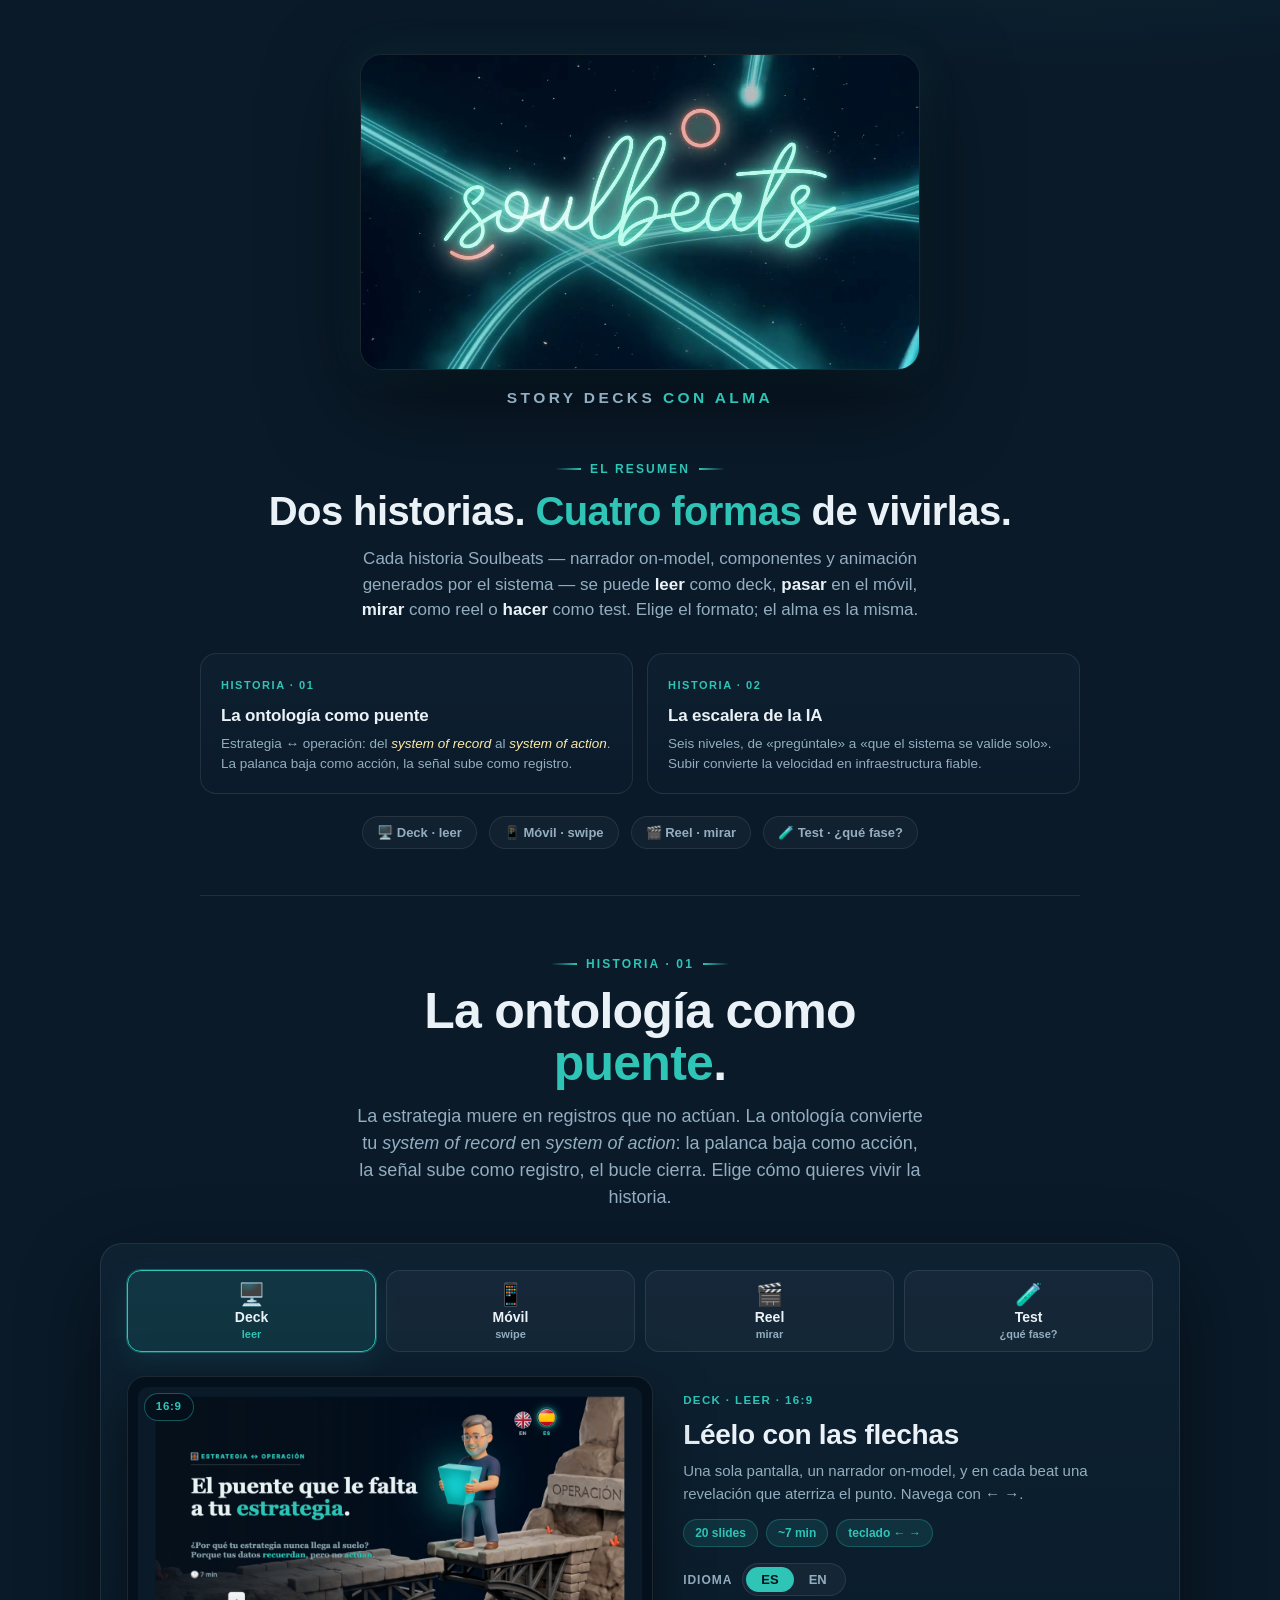
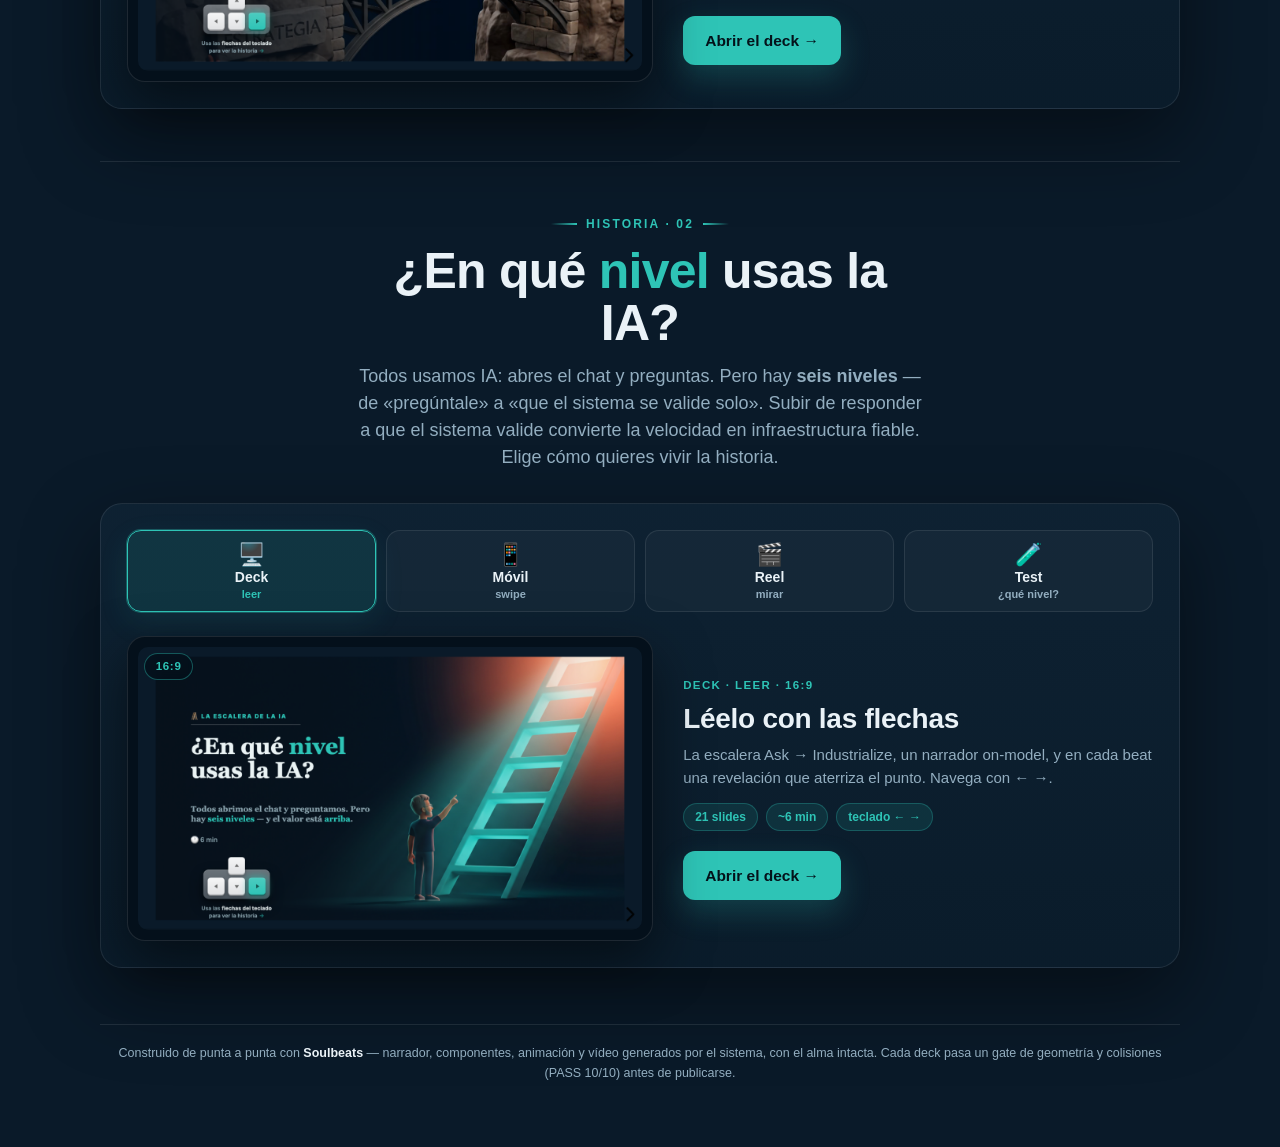
==== commit 897e4870: "feat(landing): entradilla de vídeo (brand sting) + sección resumen; republica los 6 decks mejorados " ====
--- a/index.html
+++ b/index.html
@@ -114,6 +114,37 @@
     text-align:center; border-top:1px solid var(--line); padding-top:18px; line-height:1.6 }
   footer b{ color:var(--ink) }
 
+  /* ---- entradilla (brand sting) ---- */
+  .entradilla{ width:min(560px,86vw); border-radius:22px; overflow:hidden; background:#04101b;
+    border:1px solid var(--line); box-shadow:0 30px 90px rgba(0,0,0,.5), 0 0 40px rgba(46,196,182,.10);
+    margin-bottom:6px }
+  .intro{ display:block; width:100%; height:auto; aspect-ratio:16/9; object-fit:cover; background:#04101b }
+  .intro .mark{ width:60%; height:auto }
+  @media (prefers-reduced-motion:reduce){
+    .intro{ background:url(assets/brand-intro-poster.jpg) center/cover }
+  }
+
+  /* ---- resumen ---- */
+  .resumen{ max-width:880px; margin:0 auto clamp(30px,5vw,52px); text-align:center;
+    padding-bottom:clamp(28px,5vw,46px); border-bottom:1px solid var(--line) }
+  .rtitle{ font-size:clamp(24px,5vw,40px); line-height:1.05; font-weight:800; letter-spacing:-.015em }
+  .rtitle b{ color:var(--teal) }
+  .rlede{ color:var(--dim); font-size:clamp(14px,2.3vw,17px); margin:14px auto 0; max-width:62ch }
+  .rlede b{ color:var(--ink); font-weight:700 }
+  .rgrid{ display:grid; grid-template-columns:1fr 1fr; gap:14px; margin:clamp(20px,3.4vw,30px) auto 0; text-align:left }
+  .rcard{ display:block; text-decoration:none; color:var(--ink);
+    background:linear-gradient(180deg,rgba(15,34,51,.7),rgba(11,28,43,.7));
+    border:1px solid var(--line); border-radius:16px; padding:18px 20px;
+    transition:border-color .16s, transform .16s }
+  .rcard:hover{ transform:translateY(-2px); border-color:rgba(46,196,182,.45) }
+  .rnum{ color:var(--teal); font-weight:800; font-size:11px; letter-spacing:.14em }
+  .rcard b{ display:block; font-size:17px; margin:7px 0 6px; letter-spacing:-.01em }
+  .rdesc{ display:block; color:var(--dim); font-size:13.5px; line-height:1.5 }
+  .rdesc i{ color:var(--cream); font-style:italic }
+  .rmodes{ display:flex; flex-wrap:wrap; justify-content:center; gap:10px 12px; margin-top:22px }
+  .rmodes span{ color:var(--dim); font-size:13px; font-weight:700;
+    background:rgba(255,255,255,.03); border:1px solid var(--line); border-radius:999px; padding:6px 14px }
+
   /* ---- responsive ---- */
   @media (max-width:720px){
     .stagewrap{ grid-template-columns:1fr; gap:18px }
@@ -121,6 +152,9 @@
     .meta,.langrow.show{ justify-content:center }
     .frame img{ max-height:46vh }
   }
+  @media (max-width:560px){
+    .rgrid{ grid-template-columns:1fr }
+  }
   @media (max-width:430px){
     .chooser{ grid-template-columns:repeat(2,1fr) }
     .chooser.cols3{ grid-template-columns:repeat(3,1fr) }
@@ -131,13 +165,43 @@
 <body>
   <div class="wrap">
     <header class="masthead">
-      <img class="mark" src="assets/soulbeats-mark.svg" alt="Soulbeats" width="360" height="169">
+      <div class="entradilla">
+        <video class="intro" autoplay muted loop playsinline preload="metadata"
+               poster="assets/brand-intro-poster.jpg" aria-label="Soulbeats">
+          <source src="assets/brand-intro.mp4" type="video/mp4">
+          <img class="mark" src="assets/soulbeats-mark.svg" alt="Soulbeats">
+        </video>
+      </div>
       <h1 class="vh">Soulbeats</h1>
       <div class="tagline">story decks <b>con alma</b></div>
     </header>
 
+    <!-- ═══════════ RESUMEN · la entrada de todo ═══════════ -->
+    <section class="resumen">
+      <div class="eyebrow">El resumen</div>
+      <h2 class="rtitle">Dos historias. <b>Cuatro formas</b> de vivirlas.</h2>
+      <p class="rlede">Cada historia Soulbeats — narrador on-model, componentes y animación generados por el
+        sistema — se puede <b>leer</b> como deck, <b>pasar</b> en el móvil, <b>mirar</b> como reel o
+        <b>hacer</b> como test. Elige el formato; el alma es la misma.</p>
+      <div class="rgrid">
+        <a class="rcard" href="#historia-01">
+          <span class="rnum">HISTORIA · 01</span>
+          <b>La ontología como puente</b>
+          <span class="rdesc">Estrategia ↔ operación: del <i>system of record</i> al <i>system of action</i>. La palanca baja como acción, la señal sube como registro.</span>
+        </a>
+        <a class="rcard" href="#historia-02">
+          <span class="rnum">HISTORIA · 02</span>
+          <b>La escalera de la IA</b>
+          <span class="rdesc">Seis niveles, de «pregúntale» a «que el sistema se valide solo». Subir convierte la velocidad en infraestructura fiable.</span>
+        </a>
+      </div>
+      <div class="rmodes">
+        <span>🖥️ Deck · leer</span><span>📱 Móvil · swipe</span><span>🎬 Reel · mirar</span><span>🧪 Test · ¿qué fase?</span>
+      </div>
+    </section>
+
     <!-- ═══════════ HISTORIA 01 · la ontología como puente ═══════════ -->
-    <section class="story">
+    <section class="story" id="historia-01">
       <div class="hero">
         <div class="eyebrow">Historia · 01</div>
         <h2>La ontología como <b>puente</b>.</h2>
@@ -185,7 +249,7 @@
     </section>
 
     <!-- ═══════════ HISTORIA 02 · la escalera de la IA ═══════════ -->
-    <section class="story">
+    <section class="story" id="historia-02">
       <div class="hero">
         <div class="eyebrow">Historia · 02</div>
         <h2>¿En qué <b>nivel</b> usas la IA?</h2>
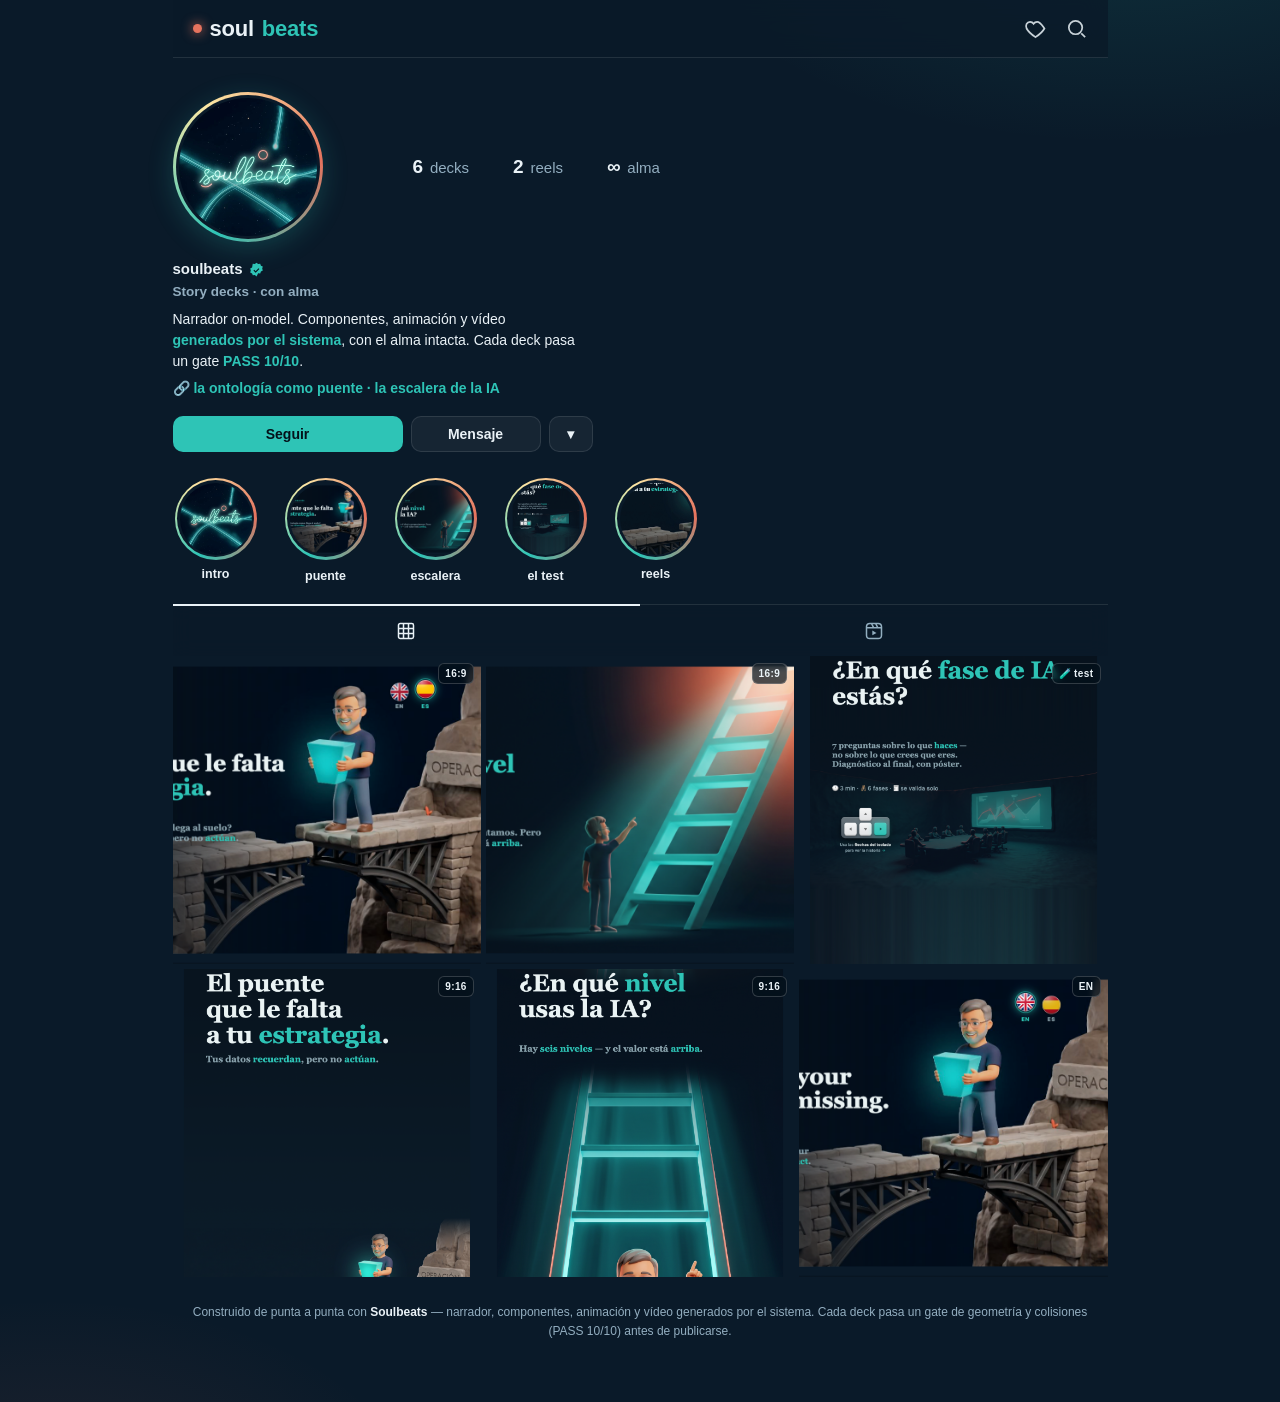
==== commit b4232990: "feat(landing): rediseño como perfil de Instagram (@soulbeats), mobile-first La web imita un perfil d" ====
--- a/index.html
+++ b/index.html
@@ -3,409 +3,352 @@
 <head>
 <meta charset="utf-8">
 <meta name="viewport" content="width=device-width, initial-scale=1, viewport-fit=cover">
-<title>Soulbeats · story decks con alma</title>
-<meta name="description" content="Historias Soulbeats que puedes leer como deck, pasar en el móvil, mirar como reel o hacer como test — la ontología como puente y la escalera de la IA.">
+<title>Soulbeats · @soulbeats — story decks con alma</title>
+<meta name="description" content="El perfil de Soulbeats: historias que puedes leer como deck, pasar en el móvil, mirar como reel o hacer como test. La ontología como puente y la escalera de la IA.">
 <link rel="icon" href="favicon.svg">
 <style>
   :root{
     --navy:#0A1A29; --navy2:#0f2233; --panel:#0d1f30; --teal:#2EC4B6; --coral:#E5735E;
-    --cream:#FCE9A6; --ink:#eaf2f7; --dim:#93aec0; --line:rgba(255,255,255,.09);
+    --cream:#FCE9A6; --ink:#eaf2f7; --dim:#93aec0; --line:rgba(255,255,255,.10);
+    --ring:conic-gradient(from 205deg, var(--teal), var(--cream), var(--coral), var(--teal));
+    --gap:3px;
   }
   *{ box-sizing:border-box; margin:0; padding:0 }
   html{ -webkit-text-size-adjust:100% }
   body{
-    min-height:100dvh; color:var(--ink);
+    min-height:100dvh; color:var(--ink); background:var(--navy);
     font-family:-apple-system,BlinkMacSystemFont,"Segoe UI",Roboto,Helvetica,Arial,sans-serif;
     -webkit-font-smoothing:antialiased; line-height:1.5;
-    padding:clamp(22px,5vw,54px) clamp(16px,5vw,54px) 64px;
-    padding-top:max(clamp(22px,5vw,54px),env(safe-area-inset-top));
     background:
-      radial-gradient(1200px 560px at 84% -10%, rgba(46,196,182,.15), transparent 62%),
-      radial-gradient(820px 460px at 2% 112%, rgba(229,115,94,.12), transparent 60%),
+      radial-gradient(760px 380px at 88% -6%, rgba(46,196,182,.13), transparent 60%),
+      radial-gradient(620px 360px at 4% 108%, rgba(229,115,94,.10), transparent 60%),
       var(--navy);
   }
-  .wrap{ max-width:1080px; margin:0 auto }
-
-  /* ---- masthead ---- */
-  .masthead{ display:flex; flex-direction:column; align-items:center; text-align:center; gap:10px; margin-bottom:clamp(26px,5vw,44px) }
-  .mark{ width:clamp(210px,46vw,360px); height:auto; display:block; filter:drop-shadow(0 6px 26px rgba(46,196,182,.18)) }
-  .tagline{ color:var(--dim); font-size:clamp(13px,2.3vw,15.5px); letter-spacing:.22em; text-transform:uppercase; font-weight:700 }
-  .tagline b{ color:var(--teal) }
+  img{ display:block; max-width:100% }
+  .app{ max-width:975px; margin:0 auto; padding-bottom:56px }
   .vh{ position:absolute; width:1px; height:1px; overflow:hidden; clip:rect(0 0 0 0) }
 
-  /* ---- story block ---- */
-  .story{ margin:0 auto clamp(30px,5vw,52px) }
-  .story + .story{ padding-top:clamp(28px,5vw,46px); border-top:1px solid var(--line) }
-
-  /* ---- hero copy ---- */
-  .hero{ text-align:center; max-width:64ch; margin:0 auto clamp(20px,3.4vw,32px) }
-  .eyebrow{ color:var(--teal); font-weight:800; letter-spacing:.18em; text-transform:uppercase; font-size:12px;
-    display:inline-flex; align-items:center; gap:9px; margin-bottom:12px }
-  .eyebrow::before,.eyebrow::after{ content:""; width:26px; height:2px; background:linear-gradient(90deg,transparent,var(--teal)); display:inline-block }
-  .eyebrow::after{ background:linear-gradient(90deg,var(--teal),transparent) }
-  .hero h2{ font-size:clamp(28px,6vw,50px); line-height:1.04; font-weight:800; letter-spacing:-.015em }
-  .hero h2 b{ color:var(--teal) }
-  .lede{ color:var(--dim); font-size:clamp(14.5px,2.4vw,18px); margin:14px auto 0; max-width:58ch }
-
-  /* ---- hub card ---- */
-  .hub{ background:linear-gradient(180deg, rgba(15,34,51,.92), rgba(11,28,43,.92));
-    border:1px solid var(--line); border-radius:22px; padding:clamp(14px,3vw,26px);
-    box-shadow:0 30px 80px rgba(0,0,0,.45) }
-
-  .chooser{ display:grid; grid-template-columns:repeat(4,1fr); gap:10px }
-  .chooser.cols3{ grid-template-columns:repeat(3,1fr) }
-  .mode{ appearance:none; cursor:pointer; color:var(--ink); text-align:center;
-    background:rgba(255,255,255,.03); border:1.5px solid var(--line); border-radius:14px;
-    padding:13px 8px 11px; display:flex; flex-direction:column; align-items:center; gap:3px;
-    transition:border-color .16s, background .16s, transform .16s }
-  .mode:hover{ transform:translateY(-2px); border-color:rgba(46,196,182,.45) }
-  .mode .ic{ font-size:22px; line-height:1 }
-  .mode .lb{ font-weight:800; font-size:14px }
-  .mode .sub{ color:var(--dim); font-size:11px; font-weight:600 }
-  .mode.is-active{ background:rgba(46,196,182,.12); border-color:var(--teal);
-    box-shadow:0 0 0 1px rgba(46,196,182,.35), 0 10px 30px rgba(46,196,182,.10) }
-  .mode.is-active .sub{ color:var(--teal) }
-
-  /* ---- stage ---- */
-  .stagewrap{ display:grid; grid-template-columns:minmax(0,1.12fr) 1fr; gap:clamp(16px,3vw,30px);
-    align-items:center; margin-top:clamp(16px,3vw,24px) }
-  .framewrap{ display:flex; align-items:center; justify-content:center; min-height:0 }
-  .frame{ position:relative; display:inline-flex; padding:10px; border-radius:18px;
-    background:#04101b; border:1px solid rgba(255,255,255,.10); box-shadow:0 20px 54px rgba(0,0,0,.5);
-    transition:transform .18s; text-decoration:none }
-  a.frame:hover{ transform:translateY(-3px) }
-  .frame img{ display:block; max-width:100%; max-height:min(56vh,460px); width:auto; height:auto;
-    border-radius:10px; object-fit:contain; background:#04101b }
-  .badge{ position:absolute; top:16px; left:16px; background:rgba(4,16,27,.82); color:var(--teal);
-    border:1px solid rgba(46,196,182,.4); border-radius:999px; padding:4px 11px; font-size:11.5px; font-weight:800;
-    letter-spacing:.06em; backdrop-filter:blur(4px) }
-  .play{ position:absolute; inset:0; display:flex; align-items:center; justify-content:center; pointer-events:none }
-  .play[hidden]{ display:none }
-  .play span{ width:66px; height:66px; border-radius:999px; background:rgba(46,196,182,.92);
-    display:flex; align-items:center; justify-content:center; box-shadow:0 10px 30px rgba(0,0,0,.5) }
-  .play span::after{ content:""; margin-left:5px; border-style:solid; border-width:13px 0 13px 22px;
-    border-color:transparent transparent transparent #04101b }
-
-  .info .kicker{ color:var(--teal); font-weight:800; letter-spacing:.12em; text-transform:uppercase; font-size:11.5px }
-  .info h3{ font-size:clamp(21px,3.4vw,28px); line-height:1.14; font-weight:800; margin:9px 0 8px; letter-spacing:-.01em }
-  .info p{ color:var(--dim); font-size:15px; line-height:1.55 }
-  .meta{ display:flex; flex-wrap:wrap; gap:8px; margin-top:14px }
-  .pill{ background:rgba(46,196,182,.12); color:var(--teal); border:1px solid rgba(46,196,182,.28);
-    border-radius:999px; padding:4px 11px; font-size:12px; font-weight:700 }
-  .pill.sib{ background:rgba(229,115,94,.13); color:var(--coral); border-color:rgba(229,115,94,.3) }
-
-  .langrow{ display:none; align-items:center; gap:10px; margin-top:16px }
-  .langrow.show{ display:flex }
-  .langrow .lbl{ color:var(--dim); font-size:12px; font-weight:700; letter-spacing:.08em; text-transform:uppercase }
-  .seg{ display:inline-flex; background:rgba(255,255,255,.04); border:1px solid var(--line); border-radius:999px; padding:3px }
-  .seg button{ appearance:none; cursor:pointer; border:0; background:transparent; color:var(--dim);
-    font-weight:800; font-size:13px; padding:5px 15px; border-radius:999px; transition:background .15s,color .15s }
-  .seg button.on{ background:var(--teal); color:#04121a }
-
-  .cta{ display:inline-flex; align-items:center; gap:9px; margin-top:20px; text-decoration:none;
-    background:var(--teal); color:#04121a; font-weight:800; font-size:15.5px;
-    padding:13px 22px; border-radius:12px; transition:transform .15s, box-shadow .15s, background .15s;
-    box-shadow:0 12px 30px rgba(46,196,182,.22) }
-  .cta:hover{ transform:translateY(-2px); box-shadow:0 16px 40px rgba(46,196,182,.32) }
-  .cta.reel{ background:var(--coral); box-shadow:0 12px 30px rgba(229,115,94,.24) }
-  .cta.reel:hover{ box-shadow:0 16px 40px rgba(229,115,94,.34) }
-
-  footer{ max-width:1080px; margin:clamp(34px,6vw,56px) auto 0; color:var(--dim); font-size:12.5px;
-    text-align:center; border-top:1px solid var(--line); padding-top:18px; line-height:1.6 }
+  /* ───────── top bar ───────── */
+  .topbar{
+    position:sticky; top:0; z-index:30; display:flex; align-items:center; justify-content:space-between;
+    padding:12px clamp(14px,4vw,20px); padding-top:max(12px,env(safe-area-inset-top));
+    background:rgba(10,26,41,.82); backdrop-filter:blur(12px); border-bottom:1px solid var(--line);
+  }
+  .wm{ font-size:22px; font-weight:800; letter-spacing:-.01em; color:var(--ink);
+    display:inline-flex; align-items:center; gap:8px }
+  .wm .dot{ width:9px; height:9px; border-radius:50%; background:var(--coral); box-shadow:0 0 12px var(--coral) }
+  .wm b{ color:var(--teal); font-weight:800 }
+  .tbi{ display:flex; gap:18px; color:var(--ink); opacity:.85 }
+  .tbi svg{ width:23px; height:23px; stroke:currentColor; fill:none; stroke-width:1.8 }
+
+  /* ───────── profile head ───────── */
+  .phead{ display:flex; align-items:center; gap:clamp(18px,7vw,44px);
+    padding:22px clamp(14px,4vw,20px) 6px }
+  .avatar{ appearance:none; border:0; background:none; cursor:pointer; flex:0 0 auto; padding:0 }
+  .ring{ display:block; width:clamp(84px,23vw,150px); aspect-ratio:1; border-radius:50%;
+    padding:3px; background:var(--ring); box-shadow:0 6px 26px rgba(46,196,182,.22) }
+  .ringin{ display:block; width:100%; height:100%; border-radius:50%; padding:3px; background:var(--navy) }
+  .ringin img{ width:100%; height:100%; border-radius:50%; object-fit:cover; object-position:center 42% }
+  .pstats{ flex:1; display:flex; justify-content:space-around; gap:6px; text-align:center }
+  .stat b{ display:block; font-size:clamp(17px,4.6vw,21px); font-weight:800; letter-spacing:-.01em }
+  .stat span{ color:var(--dim); font-size:clamp(12px,3.4vw,14px) }
+
+  /* ───────── bio ───────── */
+  .pbio{ padding:6px clamp(14px,4vw,20px) 0 }
+  .pname{ font-weight:800; font-size:15px; display:flex; align-items:center; gap:6px }
+  .vrf{ width:15px; height:15px; flex:0 0 auto }
+  .pcat{ color:var(--dim); font-size:13.5px; font-weight:600; margin-top:1px }
+  .pbio p{ font-size:14px; margin-top:7px; color:var(--ink); max-width:52ch }
+  .pbio p b{ color:var(--teal); font-weight:700 }
+  .plink{ display:inline-block; margin-top:6px; color:var(--teal); font-weight:700; font-size:14px; text-decoration:none }
+  .plink:hover{ text-decoration:underline }
+
+  /* ───────── action buttons ───────── */
+  .pbtns{ display:flex; gap:8px; padding:14px clamp(14px,4vw,20px) 4px }
+  .pb{ appearance:none; cursor:pointer; border:1px solid var(--line); border-radius:10px;
+    font-weight:700; font-size:14px; padding:9px 14px; color:var(--ink); background:rgba(255,255,255,.05);
+    transition:background .15s, border-color .15s, transform .12s; flex:1 }
+  .pb:active{ transform:scale(.98) }
+  .pb.follow{ background:var(--teal); color:#04121a; border-color:transparent; flex:2 }
+  .pb.follow.on{ background:rgba(255,255,255,.06); color:var(--ink); border-color:var(--line); flex:2 }
+  .pb.sq{ flex:0 0 44px; padding:9px 0 }
+
+  /* ───────── story highlights ───────── */
+  .hls{ display:flex; gap:clamp(14px,4.5vw,24px); overflow-x:auto; scrollbar-width:none;
+    padding:18px clamp(14px,4vw,20px) 10px; -webkit-overflow-scrolling:touch }
+  .hls::-webkit-scrollbar{ display:none }
+  .hl{ appearance:none; border:0; background:none; cursor:pointer; text-decoration:none;
+    flex:0 0 auto; display:flex; flex-direction:column; align-items:center; gap:7px; width:72px }
+  .hlr{ width:66px; height:66px; border-radius:50%; padding:2.5px; background:var(--ring) }
+  .hlr span{ display:block; width:100%; height:100%; border-radius:50%; padding:2.5px; background:var(--navy) }
+  .hlr img{ width:100%; height:100%; border-radius:50%; object-fit:cover }
+  .hl small{ color:var(--ink); font-size:12.5px; font-weight:600; max-width:72px; overflow:hidden;
+    text-overflow:ellipsis; white-space:nowrap }
+
+  /* ───────── tabs ───────── */
+  .tabs{ position:sticky; top:47px; z-index:20; display:flex; margin-top:8px;
+    border-top:1px solid var(--line); background:rgba(10,26,41,.9); backdrop-filter:blur(10px) }
+  .tab{ appearance:none; border:0; background:none; cursor:pointer; flex:1; color:var(--dim);
+    padding:13px 0; display:flex; align-items:center; justify-content:center; gap:8px;
+    font-size:12px; font-weight:800; letter-spacing:.12em; text-transform:uppercase;
+    border-top:2px solid transparent; margin-top:-1px }
+  .tab svg{ width:20px; height:20px; stroke:currentColor; fill:none; stroke-width:1.8 }
+  .tab.is-active{ color:var(--ink); border-top-color:var(--ink) }
+
+  /* ───────── grids ───────── */
+  .grid{ display:none }
+  .grid.is-shown{ display:grid }
+  .posts{ grid-template-columns:repeat(3,1fr); gap:var(--gap) }
+  .tile{ position:relative; aspect-ratio:1; overflow:hidden; text-decoration:none; background:#04101b;
+    display:block }
+  .tile img{ width:100%; height:100%; object-fit:cover; object-position:var(--pos,center);
+    transition:transform .3s ease }
+  .tile:hover img{ transform:scale(1.05) }
+  .tbadge{ position:absolute; top:7px; right:7px; z-index:2; font-size:10px; font-weight:800;
+    letter-spacing:.04em; color:var(--ink); background:rgba(4,16,27,.7); border:1px solid rgba(255,255,255,.18);
+    border-radius:6px; padding:2px 6px; backdrop-filter:blur(3px) }
+  .thover{ position:absolute; inset:0; z-index:1; display:flex; flex-direction:column; justify-content:flex-end;
+    gap:2px; padding:10px; color:#fff; text-decoration:none;
+    background:linear-gradient(180deg, transparent 38%, rgba(4,12,20,.86));
+    opacity:0; transition:opacity .2s }
+  .tile:hover .thover, .tile:focus-visible .thover{ opacity:1 }
+  .thover b{ font-size:13.5px; line-height:1.2; letter-spacing:-.01em }
+  .thover small{ color:var(--teal); font-size:11.5px; font-weight:700 }
+
+  /* reels */
+  .reels{ grid-template-columns:repeat(3,1fr); gap:var(--gap) }
+  .rtile{ position:relative; aspect-ratio:9/16; overflow:hidden; text-decoration:none; background:#04101b; display:block }
+  .rtile img{ width:100%; height:100%; object-fit:cover; transition:transform .3s }
+  .rtile:hover img{ transform:scale(1.04) }
+  .rplay{ position:absolute; top:9px; right:9px; z-index:2; color:#fff; filter:drop-shadow(0 1px 3px rgba(0,0,0,.6)) }
+  .rplay svg{ width:20px; height:20px; fill:#fff }
+  .rmeta{ position:absolute; inset:auto 0 0 0; z-index:1; padding:10px 11px; color:#fff;
+    background:linear-gradient(180deg,transparent,rgba(4,12,20,.86)) }
+  .rmeta b{ display:block; font-size:13px; line-height:1.15 }
+  .rmeta small{ color:var(--teal); font-size:11px; font-weight:700 }
+
+  /* ───────── story viewer overlay ───────── */
+  .viewer{ position:fixed; inset:0; z-index:100; background:rgba(3,9,16,.94); backdrop-filter:blur(8px);
+    display:flex; align-items:center; justify-content:center; padding:14px }
+  .viewer[hidden]{ display:none }
+  .vstage{ position:relative; width:min(420px,92vw); aspect-ratio:9/16; max-height:88dvh;
+    border-radius:16px; overflow:hidden; background:#000; box-shadow:0 30px 90px rgba(0,0,0,.6) }
+  .vstage video{ width:100%; height:100%; object-fit:cover; background:#000 }
+  .vprog{ position:absolute; top:10px; left:10px; right:10px; height:3px; border-radius:3px;
+    background:rgba(255,255,255,.28); overflow:hidden; z-index:3 }
+  .vprog i{ display:block; height:100%; width:0; background:#fff; border-radius:3px }
+  .vhead{ position:absolute; top:20px; left:12px; right:12px; z-index:3; display:flex; align-items:center; gap:9px }
+  .vhead .a{ width:30px; height:30px; border-radius:50%; padding:2px; background:var(--ring) }
+  .vhead .a img{ width:100%; height:100%; border-radius:50%; object-fit:cover; object-position:center 42% }
+  .vhead b{ color:#fff; font-size:14px; font-weight:800; text-shadow:0 1px 4px rgba(0,0,0,.5) }
+  .vhead small{ color:rgba(255,255,255,.7); font-size:12px }
+  .vclose{ margin-left:auto; appearance:none; border:0; background:none; cursor:pointer;
+    color:#fff; font-size:22px; line-height:1; padding:4px 6px }
+  .vcta{ position:absolute; left:50%; bottom:20px; transform:translateX(-50%); z-index:3;
+    background:#fff; color:#04121a; font-weight:800; font-size:14px; text-decoration:none;
+    padding:11px 22px; border-radius:999px; box-shadow:0 10px 30px rgba(0,0,0,.4) }
+
+  footer{ color:var(--dim); font-size:12px; text-align:center; padding:26px 20px 0; line-height:1.6 }
   footer b{ color:var(--ink) }
 
-  /* ---- entradilla (brand sting) ---- */
-  .entradilla{ width:min(560px,86vw); border-radius:22px; overflow:hidden; background:#04101b;
-    border:1px solid var(--line); box-shadow:0 30px 90px rgba(0,0,0,.5), 0 0 40px rgba(46,196,182,.10);
-    margin-bottom:6px }
-  .intro{ display:block; width:100%; height:auto; aspect-ratio:16/9; object-fit:cover; background:#04101b }
-  .intro .mark{ width:60%; height:auto }
-  @media (prefers-reduced-motion:reduce){
-    .intro{ background:url(assets/brand-intro-poster.jpg) center/cover }
-  }
-
-  /* ---- resumen ---- */
-  .resumen{ max-width:880px; margin:0 auto clamp(30px,5vw,52px); text-align:center;
-    padding-bottom:clamp(28px,5vw,46px); border-bottom:1px solid var(--line) }
-  .rtitle{ font-size:clamp(24px,5vw,40px); line-height:1.05; font-weight:800; letter-spacing:-.015em }
-  .rtitle b{ color:var(--teal) }
-  .rlede{ color:var(--dim); font-size:clamp(14px,2.3vw,17px); margin:14px auto 0; max-width:62ch }
-  .rlede b{ color:var(--ink); font-weight:700 }
-  .rgrid{ display:grid; grid-template-columns:1fr 1fr; gap:14px; margin:clamp(20px,3.4vw,30px) auto 0; text-align:left }
-  .rcard{ display:block; text-decoration:none; color:var(--ink);
-    background:linear-gradient(180deg,rgba(15,34,51,.7),rgba(11,28,43,.7));
-    border:1px solid var(--line); border-radius:16px; padding:18px 20px;
-    transition:border-color .16s, transform .16s }
-  .rcard:hover{ transform:translateY(-2px); border-color:rgba(46,196,182,.45) }
-  .rnum{ color:var(--teal); font-weight:800; font-size:11px; letter-spacing:.14em }
-  .rcard b{ display:block; font-size:17px; margin:7px 0 6px; letter-spacing:-.01em }
-  .rdesc{ display:block; color:var(--dim); font-size:13.5px; line-height:1.5 }
-  .rdesc i{ color:var(--cream); font-style:italic }
-  .rmodes{ display:flex; flex-wrap:wrap; justify-content:center; gap:10px 12px; margin-top:22px }
-  .rmodes span{ color:var(--dim); font-size:13px; font-weight:700;
-    background:rgba(255,255,255,.03); border:1px solid var(--line); border-radius:999px; padding:6px 14px }
-
-  /* ---- responsive ---- */
-  @media (max-width:720px){
-    .stagewrap{ grid-template-columns:1fr; gap:18px }
-    .info{ text-align:center }
-    .meta,.langrow.show{ justify-content:center }
-    .frame img{ max-height:46vh }
-  }
-  @media (max-width:560px){
-    .rgrid{ grid-template-columns:1fr }
-  }
-  @media (max-width:430px){
-    .chooser{ grid-template-columns:repeat(2,1fr) }
-    .chooser.cols3{ grid-template-columns:repeat(3,1fr) }
-  }
-  @media (prefers-reduced-motion:reduce){ *{ transition:none !important } }
+  /* ───────── desktop refinements ───────── */
+  @media (min-width:720px){
+    :root{ --gap:5px }
+    .app{ padding:0 20px 60px }
+    .phead{ padding:34px 0 10px; gap:clamp(40px,8vw,90px) }
+    .pstats{ justify-content:flex-start; gap:44px; max-width:420px }
+    .stat{ display:flex; gap:7px; align-items:baseline }
+    .stat b{ font-size:19px } .stat span{ font-size:15px }
+    .pbio{ padding:6px 0 0 } .pbtns{ padding:16px 0 4px; max-width:420px }
+    .hls{ padding:22px 0 10px } .hl{ width:86px } .hlr{ width:82px; height:82px }
+    .tabs{ top:0 } .tab{ padding:15px 0 }
+    .thover b{ font-size:15px } .thover small{ font-size:12.5px }
+  }
+  @media (prefers-reduced-motion:reduce){ *{ transition:none !important; animation:none !important } }
 </style>
 </head>
 <body>
-  <div class="wrap">
-    <header class="masthead">
-      <div class="entradilla">
-        <video class="intro" autoplay muted loop playsinline preload="metadata"
-               poster="assets/brand-intro-poster.jpg" aria-label="Soulbeats">
-          <source src="assets/brand-intro.mp4" type="video/mp4">
-          <img class="mark" src="assets/soulbeats-mark.svg" alt="Soulbeats">
-        </video>
+<div class="app">
+
+  <!-- ═══════════ top bar ═══════════ -->
+  <header class="topbar">
+    <div class="wm"><span class="dot"></span>soul<b>beats</b></div>
+    <nav class="tbi" aria-label="acciones">
+      <svg viewBox="0 0 24 24"><path d="M12 21s-7-4.6-9.3-9C1.2 8.6 3 5 6.3 5c2 0 3.2 1.2 3.7 2 .5-.8 1.7-2 3.7-2C17 5 18.8 8.6 21.3 12 19 16.4 12 21 12 21z"/></svg>
+      <svg viewBox="0 0 24 24"><circle cx="11" cy="11" r="7"/><path d="M21 21l-4-4"/></svg>
+    </nav>
+  </header>
+
+  <main>
+    <!-- ═══════════ profile head ═══════════ -->
+    <section class="phead">
+      <button class="avatar" data-story="intro" aria-label="Ver la intro de Soulbeats">
+        <span class="ring"><span class="ringin"><img src="assets/brand-intro-poster.jpg" alt="Soulbeats"></span></span>
+      </button>
+      <div class="pstats">
+        <div class="stat"><b>6</b><span>decks</span></div>
+        <div class="stat"><b>2</b><span>reels</span></div>
+        <div class="stat"><b>∞</b><span>alma</span></div>
       </div>
-      <h1 class="vh">Soulbeats</h1>
-      <div class="tagline">story decks <b>con alma</b></div>
-    </header>
-
-    <!-- ═══════════ RESUMEN · la entrada de todo ═══════════ -->
-    <section class="resumen">
-      <div class="eyebrow">El resumen</div>
-      <h2 class="rtitle">Dos historias. <b>Cuatro formas</b> de vivirlas.</h2>
-      <p class="rlede">Cada historia Soulbeats — narrador on-model, componentes y animación generados por el
-        sistema — se puede <b>leer</b> como deck, <b>pasar</b> en el móvil, <b>mirar</b> como reel o
-        <b>hacer</b> como test. Elige el formato; el alma es la misma.</p>
-      <div class="rgrid">
-        <a class="rcard" href="#historia-01">
-          <span class="rnum">HISTORIA · 01</span>
-          <b>La ontología como puente</b>
-          <span class="rdesc">Estrategia ↔ operación: del <i>system of record</i> al <i>system of action</i>. La palanca baja como acción, la señal sube como registro.</span>
-        </a>
-        <a class="rcard" href="#historia-02">
-          <span class="rnum">HISTORIA · 02</span>
-          <b>La escalera de la IA</b>
-          <span class="rdesc">Seis niveles, de «pregúntale» a «que el sistema se valide solo». Subir convierte la velocidad en infraestructura fiable.</span>
-        </a>
+    </section>
+
+    <!-- ═══════════ bio ═══════════ -->
+    <section class="pbio">
+      <div class="pname">soulbeats
+        <svg class="vrf" viewBox="0 0 24 24" aria-label="verificado"><path fill="#2EC4B6" d="M12 1l2.6 2.1 3.3-.4 1.2 3.1 3 1.5-1 3.2 1 3.2-3 1.5-1.2 3.1-3.3-.4L12 23l-2.6-2.1-3.3.4-1.2-3.1-3-1.5 1-3.2-1-3.2 3-1.5L6 2.7l3.3.4z"/><path fill="#04121a" d="M10.6 14.6l-2.2-2.2-1.3 1.3 3.5 3.5 6-6-1.3-1.3z"/></svg>
       </div>
-      <div class="rmodes">
-        <span>🖥️ Deck · leer</span><span>📱 Móvil · swipe</span><span>🎬 Reel · mirar</span><span>🧪 Test · ¿qué fase?</span>
-      </div>
-    </section>
-
-    <!-- ═══════════ HISTORIA 01 · la ontología como puente ═══════════ -->
-    <section class="story" id="historia-01">
-      <div class="hero">
-        <div class="eyebrow">Historia · 01</div>
-        <h2>La ontología como <b>puente</b>.</h2>
-        <p class="lede">La estrategia muere en registros que no actúan. La ontología convierte tu
-          <i>system of record</i> en <i>system of action</i>: la palanca baja como acción, la señal sube como
-          registro, el bucle cierra. Elige cómo quieres vivir la historia.</p>
-      </div>
-
-      <section class="hub" data-story="ontologia" aria-label="Elige cómo consumir la historia de la ontología">
-        <div class="chooser" role="tablist" aria-label="Modo de consumo">
-          <button class="mode is-active" data-mode="deck"  role="tab" aria-selected="true">
-            <span class="ic">🖥️</span><span class="lb">Deck</span><span class="sub">leer</span></button>
-          <button class="mode" data-mode="movil" role="tab" aria-selected="false">
-            <span class="ic">📱</span><span class="lb">Móvil</span><span class="sub">swipe</span></button>
-          <button class="mode" data-mode="reel"  role="tab" aria-selected="false">
-            <span class="ic">🎬</span><span class="lb">Reel</span><span class="sub">mirar</span></button>
-          <button class="mode" data-mode="test"  role="tab" aria-selected="false">
-            <span class="ic">🧪</span><span class="lb">Test</span><span class="sub">¿qué fase?</span></button>
-        </div>
-
-        <div class="stagewrap">
-          <div class="framewrap">
-            <a class="frame" href="./ontologia-puente/">
-              <img class="stageImg" src="assets/cover-deck.png" alt="Portada del deck">
-              <span class="badge">16:9</span>
-              <span class="play" hidden><span></span></span>
-            </a>
-          </div>
-          <div class="info">
-            <div class="kicker">Deck · leer · 16:9</div>
-            <h3 class="title">Léelo con las flechas</h3>
-            <p class="desc">Una sola pantalla, un narrador on-model, y en cada beat una revelación que aterriza el punto. Navega con ← →.</p>
-            <div class="meta"></div>
-            <div class="langrow show">
-              <span class="lbl">Idioma</span>
-              <div class="seg" role="group" aria-label="Idioma del deck">
-                <button class="on" data-lang="es">ES</button>
-                <button data-lang="en">EN</button>
-              </div>
-            </div>
-            <a class="cta" href="./ontologia-puente/">Abrir el deck →</a>
-          </div>
-        </div>
-      </section>
-    </section>
-
-    <!-- ═══════════ HISTORIA 02 · la escalera de la IA ═══════════ -->
-    <section class="story" id="historia-02">
-      <div class="hero">
-        <div class="eyebrow">Historia · 02</div>
-        <h2>¿En qué <b>nivel</b> usas la IA?</h2>
-        <p class="lede">Todos usamos IA: abres el chat y preguntas. Pero hay <b>seis niveles</b> — de
-          «pregúntale» a «que el sistema se valide solo». Subir de responder a que el sistema valide
-          convierte la velocidad en infraestructura fiable. Elige cómo quieres vivir la historia.</p>
-      </div>
-
-      <section class="hub" data-story="seisfases" aria-label="Elige cómo consumir la historia de la escalera de la IA">
-        <div class="chooser" role="tablist" aria-label="Modo de consumo">
-          <button class="mode is-active" data-mode="deck"  role="tab" aria-selected="true">
-            <span class="ic">🖥️</span><span class="lb">Deck</span><span class="sub">leer</span></button>
-          <button class="mode" data-mode="movil" role="tab" aria-selected="false">
-            <span class="ic">📱</span><span class="lb">Móvil</span><span class="sub">swipe</span></button>
-          <button class="mode" data-mode="reel"  role="tab" aria-selected="false">
-            <span class="ic">🎬</span><span class="lb">Reel</span><span class="sub">mirar</span></button>
-          <button class="mode" data-mode="test"  role="tab" aria-selected="false">
-            <span class="ic">🧪</span><span class="lb">Test</span><span class="sub">¿qué nivel?</span></button>
-        </div>
-
-        <div class="stagewrap">
-          <div class="framewrap">
-            <a class="frame" href="./seis-fases/">
-              <img class="stageImg" src="assets/cover-seis-deck.png" alt="Portada del deck">
-              <span class="badge">16:9</span>
-              <span class="play" hidden><span></span></span>
-            </a>
-          </div>
-          <div class="info">
-            <div class="kicker">Deck · leer · 16:9</div>
-            <h3 class="title">Léelo con las flechas</h3>
-            <p class="desc">La escalera Ask → Industrialize, un narrador on-model, y en cada beat una revelación que aterriza el punto. Navega con ← →.</p>
-            <div class="meta"></div>
-            <div class="langrow">
-              <span class="lbl">Idioma</span>
-              <div class="seg" role="group" aria-label="Idioma del deck">
-                <button class="on" data-lang="es">ES</button>
-              </div>
-            </div>
-            <a class="cta" href="./seis-fases/">Abrir el deck →</a>
-          </div>
-        </div>
-      </section>
+      <div class="pcat">Story decks · con alma</div>
+      <p>Narrador on-model. Componentes, animación y vídeo <b>generados por el sistema</b>, con el alma intacta. Cada deck pasa un gate <b>PASS 10/10</b>.</p>
+      <a class="plink" href="#feed">🔗 la ontología como puente · la escalera de la IA</a>
+    </section>
+
+    <!-- ═══════════ actions ═══════════ -->
+    <section class="pbtns">
+      <button class="pb follow" id="followBtn">Seguir</button>
+      <button class="pb ghost">Mensaje</button>
+      <button class="pb ghost sq" data-story="intro" aria-label="Ver intro">▾</button>
+    </section>
+
+    <!-- ═══════════ story highlights ═══════════ -->
+    <section class="hls" aria-label="Historias destacadas">
+      <button class="hl" data-story="intro">
+        <span class="hlr"><span><img src="assets/brand-intro-poster.jpg" alt=""></span></span><small>intro</small></button>
+      <a class="hl" href="./ontologia-puente/">
+        <span class="hlr"><span><img src="assets/cover-deck.png" alt="" loading="lazy" decoding="async"></span></span><small>puente</small></a>
+      <a class="hl" href="./seis-fases/">
+        <span class="hlr"><span><img src="assets/cover-seis-deck.png" alt="" loading="lazy" decoding="async"></span></span><small>escalera</small></a>
+      <a class="hl" href="./que-fase-eres/">
+        <span class="hlr"><span><img src="assets/cover-test.png" alt="" loading="lazy" decoding="async"></span></span><small>el test</small></a>
+      <button class="hl" data-tab="reels">
+        <span class="hlr"><span><img src="assets/cover-reel.png" alt="" loading="lazy" decoding="async"></span></span><small>reels</small></button>
+    </section>
+
+    <!-- ═══════════ tabs ═══════════ -->
+    <nav class="tabs" id="feed" role="tablist">
+      <button class="tab is-active" data-tab="posts" role="tab" aria-selected="true" aria-label="Publicaciones">
+        <svg viewBox="0 0 24 24"><rect x="3" y="3" width="18" height="18" rx="2"/><path d="M9 3v18M15 3v18M3 9h18M3 15h18"/></svg>
+      </button>
+      <button class="tab" data-tab="reels" role="tab" aria-selected="false" aria-label="Reels">
+        <svg viewBox="0 0 24 24"><rect x="3" y="3" width="18" height="18" rx="4"/><path d="M3 8h18M9 3l2.5 5M14 3l2.5 5"/><path d="M10 11.5l5 2.8-5 2.8z" fill="currentColor" stroke="none"/></svg>
+      </button>
+    </nav>
+
+    <!-- ═══════════ posts grid (los decks como fotos de la galería) ═══════════ -->
+    <section class="grid posts is-shown" role="tabpanel">
+      <a class="tile" href="./ontologia-puente/" style="--pos:80% center">
+        <span class="tbadge">16:9</span>
+        <img src="assets/cover-deck.png" alt="La ontología como puente — deck" loading="lazy" decoding="async">
+        <span class="thover"><b>La ontología como puente</b><small>Deck · leer · ← →</small></span>
+      </a>
+      <a class="tile" href="./seis-fases/" style="--pos:82% center">
+        <span class="tbadge">16:9</span>
+        <img src="assets/cover-seis-deck.png" alt="La escalera de la IA — deck" loading="lazy" decoding="async">
+        <span class="thover"><b>La escalera de la IA</b><small>Deck · leer · ← →</small></span>
+      </a>
+      <a class="tile" href="./que-fase-eres/">
+        <span class="tbadge">🧪 test</span>
+        <img src="assets/cover-test.png" alt="¿En qué fase de IA estás? — test" loading="lazy" decoding="async">
+        <span class="thover"><b>¿En qué fase estás?</b><small>Test · interactivo</small></span>
+      </a>
+      <a class="tile" href="./ontologia-puente-portrait/">
+        <span class="tbadge">9:16</span>
+        <img src="assets/cover-portrait.png" alt="La ontología como puente — móvil" loading="lazy" decoding="async">
+        <span class="thover"><b>El puente, en móvil</b><small>Swipe · vertical</small></span>
+      </a>
+      <a class="tile" href="./seis-fases-portrait/">
+        <span class="tbadge">9:16</span>
+        <img src="assets/cover-seis-portrait.png" alt="La escalera de la IA — móvil" loading="lazy" decoding="async">
+        <span class="thover"><b>La escalera, en móvil</b><small>Swipe · vertical</small></span>
+      </a>
+      <a class="tile" href="./ontologia-puente-en/" style="--pos:80% center">
+        <span class="tbadge">EN</span>
+        <img src="assets/cover-deck-en.png" alt="The ontology as a bridge — deck" loading="lazy" decoding="async">
+        <span class="thover"><b>The bridge — in English</b><small>Deck · read · ← →</small></span>
+      </a>
+    </section>
+
+    <!-- ═══════════ reels grid ═══════════ -->
+    <section class="grid reels" role="tabpanel">
+      <a class="rtile" href="./reel/">
+        <span class="rplay"><svg viewBox="0 0 24 24"><path d="M8 5v14l11-7z"/></svg></span>
+        <img src="assets/cover-reel.png" alt="Reel — la ontología como puente" loading="lazy" decoding="async">
+        <span class="rmeta"><b>La ontología como puente</b><small>▶ reel · ~2 min · con sonido</small></span>
+      </a>
+      <a class="rtile" href="./seis-fases/reel/">
+        <span class="rplay"><svg viewBox="0 0 24 24"><path d="M8 5v14l11-7z"/></svg></span>
+        <img src="assets/cover-seis-reel.png" alt="Reel — la escalera de la IA" loading="lazy" decoding="async">
+        <span class="rmeta"><b>La escalera de la IA</b><small>▶ reel · ~80 s · narrado</small></span>
+      </a>
     </section>
 
     <footer>
-      Construido de punta a punta con <b>Soulbeats</b> — narrador, componentes, animación y vídeo generados por el
-      sistema, con el alma intacta. Cada deck pasa un gate de geometría y colisiones (PASS 10/10) antes de publicarse.
+      Construido de punta a punta con <b>Soulbeats</b> — narrador, componentes, animación y vídeo generados
+      por el sistema. Cada deck pasa un gate de geometría y colisiones (PASS 10/10) antes de publicarse.
     </footer>
+  </main>
+</div>
+
+<!-- ═══════════ story viewer ═══════════ -->
+<div class="viewer" id="viewer" hidden>
+  <div class="vstage">
+    <div class="vprog"><i id="vprog"></i></div>
+    <div class="vhead">
+      <span class="a"><img src="assets/brand-intro-poster.jpg" alt=""></span>
+      <div><b>soulbeats</b><br><small>intro</small></div>
+      <button class="vclose" id="vclose" aria-label="Cerrar">✕</button>
+    </div>
+    <video id="vvid" src="assets/brand-intro.mp4" playsinline preload="none"></video>
+    <a class="vcta" href="#feed" id="vcta">Ver los decks →</a>
   </div>
+</div>
 
 <script>
 (function(){
-  var STORIES = {
-    ontologia: {
-      deck: {
-        kicker:'Deck · leer · 16:9', title:'Léelo con las flechas',
-        desc:'Una sola pantalla, un narrador on-model, y en cada beat una revelación que aterriza el punto. Navega con ← →.',
-        badge:'16:9', img:'assets/cover-deck.png', href:'./ontologia-puente/', cta:'Abrir el deck →',
-        meta:['20 slides','~7 min','teclado ← →'], lang:true, video:false, coral:false,
-        imgEn:'assets/cover-deck-en.png', hrefEn:'./ontologia-puente-en/'
-      },
-      movil: {
-        kicker:'Móvil · swipe · 9:16', title:'Pásalo con el pulgar',
-        desc:'El mismo relato en vertical, pensado para el móvil. Desliza para avanzar, beat a beat, como una historia.',
-        badge:'9:16', img:'assets/cover-portrait.png', href:'./ontologia-puente-portrait/', cta:'Abrir en móvil →',
-        meta:['20 slides','vertical','swipe'], lang:false, video:false, coral:false
-      },
-      reel: {
-        kicker:'Reel · mirar · vídeo', title:'Míralo como un reel',
-        desc:'La historia en vídeo, con intro y cierre montados. Sin tocar nada: dale al play y déjate llevar.',
-        badge:'▶ vídeo', img:'assets/cover-reel.png', href:'./reel/', cta:'Ver el reel →',
-        meta:['~2 min','1080×1920','con sonido'], lang:false, video:true, coral:true
-      },
-      test: {
-        kicker:'Test · interactivo · pieza hermana', title:'¿En qué fase de IA estás?',
-        desc:'Una pieza hermana de Soulbeats: un test interactivo que te sitúa. Responde con chips y descubre tu fase.',
-        badge:'🧪 test', img:'assets/cover-test.png', href:'./que-fase-eres/', cta:'Hacer el test →',
-        meta:['interactivo','portrait','pieza hermana'], lang:false, video:false, coral:false, sibling:true
-      }
-    },
-    seisfases: {
-      deck: {
-        kicker:'Deck · leer · 16:9', title:'Léelo con las flechas',
-        desc:'La escalera Ask → Industrialize, un narrador on-model, y en cada beat una revelación que aterriza el punto. Navega con ← →.',
-        badge:'16:9', img:'assets/cover-seis-deck.png', href:'./seis-fases/', cta:'Abrir el deck →',
-        meta:['21 slides','~6 min','teclado ← →'], lang:false, video:false, coral:false
-      },
-      movil: {
-        kicker:'Móvil · swipe · 9:16', title:'Pásalo con el pulgar',
-        desc:'La misma escalera en vertical, pensada para el móvil. Desliza para subir un peldaño en cada beat.',
-        badge:'9:16', img:'assets/cover-seis-portrait.png', href:'./seis-fases-portrait/', cta:'Abrir en móvil →',
-        meta:['21 slides','vertical','swipe'], lang:false, video:false, coral:false
-      },
-      reel: {
-        kicker:'Reel · mirar · vídeo', title:'Míralo como un reel',
-        desc:'La escalera de la IA en vídeo narrado — voz, subtítulos y cámara, con intro y cierre. Dale al play.',
-        badge:'▶ vídeo', img:'assets/cover-seis-reel.png', href:'./seis-fases/reel/', cta:'Ver el reel →',
-        meta:['~80 s','1080×1920','narrado'], lang:false, video:true, coral:true
-      },
-      test: {
-        kicker:'Test · interactivo · pieza hermana', title:'¿En qué nivel de IA estás?',
-        desc:'El gemelo interactivo de esta historia: responde con chips y descubre en qué nivel de la escalera estás.',
-        badge:'🧪 test', img:'assets/cover-test.png', href:'./que-fase-eres/', cta:'Hacer el test →',
-        meta:['interactivo','portrait','pieza hermana'], lang:false, video:false, coral:false, sibling:true
-      }
-    }
-  };
-
-  document.querySelectorAll('.hub').forEach(function(hub){
-    var MODES = STORIES[hub.dataset.story];
-    if(!MODES) return;
-    var state = { mode:'deck', lang:'es' };
-    var q = function(sel){ return hub.querySelector(sel); };
-
-    function render(){
-      var m = MODES[state.mode];
-      q('.kicker').textContent = m.kicker;
-      q('.title').textContent  = m.title;
-      q('.desc').textContent   = m.desc;
-      q('.badge').textContent  = m.badge;
-      var useEn = (m.lang && state.lang === 'en');
-      var img = useEn ? m.imgEn : m.img;
-      var href = useEn ? m.hrefEn : m.href;
-      q('.stageImg').src = img;
-      q('.stageImg').alt = m.title;
-      q('.frame').setAttribute('href', href);
-      var cta = q('.cta');
-      cta.setAttribute('href', href);
-      cta.textContent = m.cta;
-      cta.className = 'cta' + (m.coral ? ' reel' : '');
-      q('.play').hidden = !m.video;
-      var langrow = q('.langrow');
-      if(langrow) langrow.className = 'langrow' + (m.lang ? ' show' : '');
-      var meta = q('.meta'); meta.innerHTML = '';
-      m.meta.forEach(function(t,i){
-        var s = document.createElement('span');
-        s.className = 'pill' + (m.sibling && i===2 ? ' sib' : '');
-        s.textContent = t; meta.appendChild(s);
-      });
-      hub.querySelectorAll('.mode').forEach(function(b){
-        var on = b.dataset.mode === state.mode;
-        b.classList.toggle('is-active', on);
-        b.setAttribute('aria-selected', on ? 'true' : 'false');
-      });
-    }
-
-    hub.querySelectorAll('.mode').forEach(function(b){
-      b.addEventListener('click', function(){ state.mode = b.dataset.mode; render(); });
+  var $ = function(s,r){ return (r||document).querySelector(s); };
+  var $$ = function(s,r){ return Array.prototype.slice.call((r||document).querySelectorAll(s)); };
+
+  /* ---- tabs (posts / reels) ---- */
+  function showTab(name){
+    $$('.tab').forEach(function(t){
+      var on = t.dataset.tab === name;
+      t.classList.toggle('is-active', on); t.setAttribute('aria-selected', on?'true':'false');
     });
-    var langEs = q('[data-lang="es"]'), langEn = q('[data-lang="en"]');
-    if(langEs) langEs.addEventListener('click', function(){ state.lang='es'; langEs.classList.add('on'); if(langEn) langEn.classList.remove('on'); render(); });
-    if(langEn) langEn.addEventListener('click', function(){ state.lang='en'; langEn.classList.add('on'); if(langEs) langEs.classList.remove('on'); render(); });
-
-    render();
+    $('.posts').classList.toggle('is-shown', name==='posts');
+    $('.reels').classList.toggle('is-shown', name==='reels');
+  }
+  $$('.tab').forEach(function(t){ t.addEventListener('click', function(){ showTab(t.dataset.tab); }); });
+  $$('[data-tab="reels"]').forEach(function(b){
+    if(b.classList.contains('tab')) return;
+    b.addEventListener('click', function(e){ e.preventDefault(); showTab('reels');
+      $('#feed').scrollIntoView({behavior:'smooth', block:'start'}); });
   });
+
+  /* ---- follow toggle (homage, harmless) ---- */
+  var fb = $('#followBtn');
+  fb.addEventListener('click', function(){
+    var on = fb.classList.toggle('on');
+    fb.textContent = on ? 'Siguiendo ✓' : 'Seguir';
+  });
+
+  /* ---- story viewer (brand sting) ---- */
+  var viewer = $('#viewer'), vid = $('#vvid'), prog = $('#vprog');
+  function openViewer(){
+    viewer.hidden = false;
+    vid.currentTime = 0; prog.style.width = '0%';
+    var p = vid.play(); if(p && p.catch) p.catch(function(){});
+  }
+  function closeViewer(){ viewer.hidden = true; vid.pause(); }
+  $$('[data-story="intro"]').forEach(function(b){
+    b.addEventListener('click', function(e){ e.preventDefault(); openViewer(); });
+  });
+  $('#vclose').addEventListener('click', closeViewer);
+  viewer.addEventListener('click', function(e){ if(e.target === viewer) closeViewer(); });
+  $('#vcta').addEventListener('click', closeViewer);
+  vid.addEventListener('timeupdate', function(){
+    if(vid.duration) prog.style.width = (100*vid.currentTime/vid.duration)+'%';
+  });
+  vid.addEventListener('ended', function(){ prog.style.width='100%'; });
+  document.addEventListener('keydown', function(e){ if(e.key==='Escape' && !viewer.hidden) closeViewer(); });
 })();
 </script>
 </body>
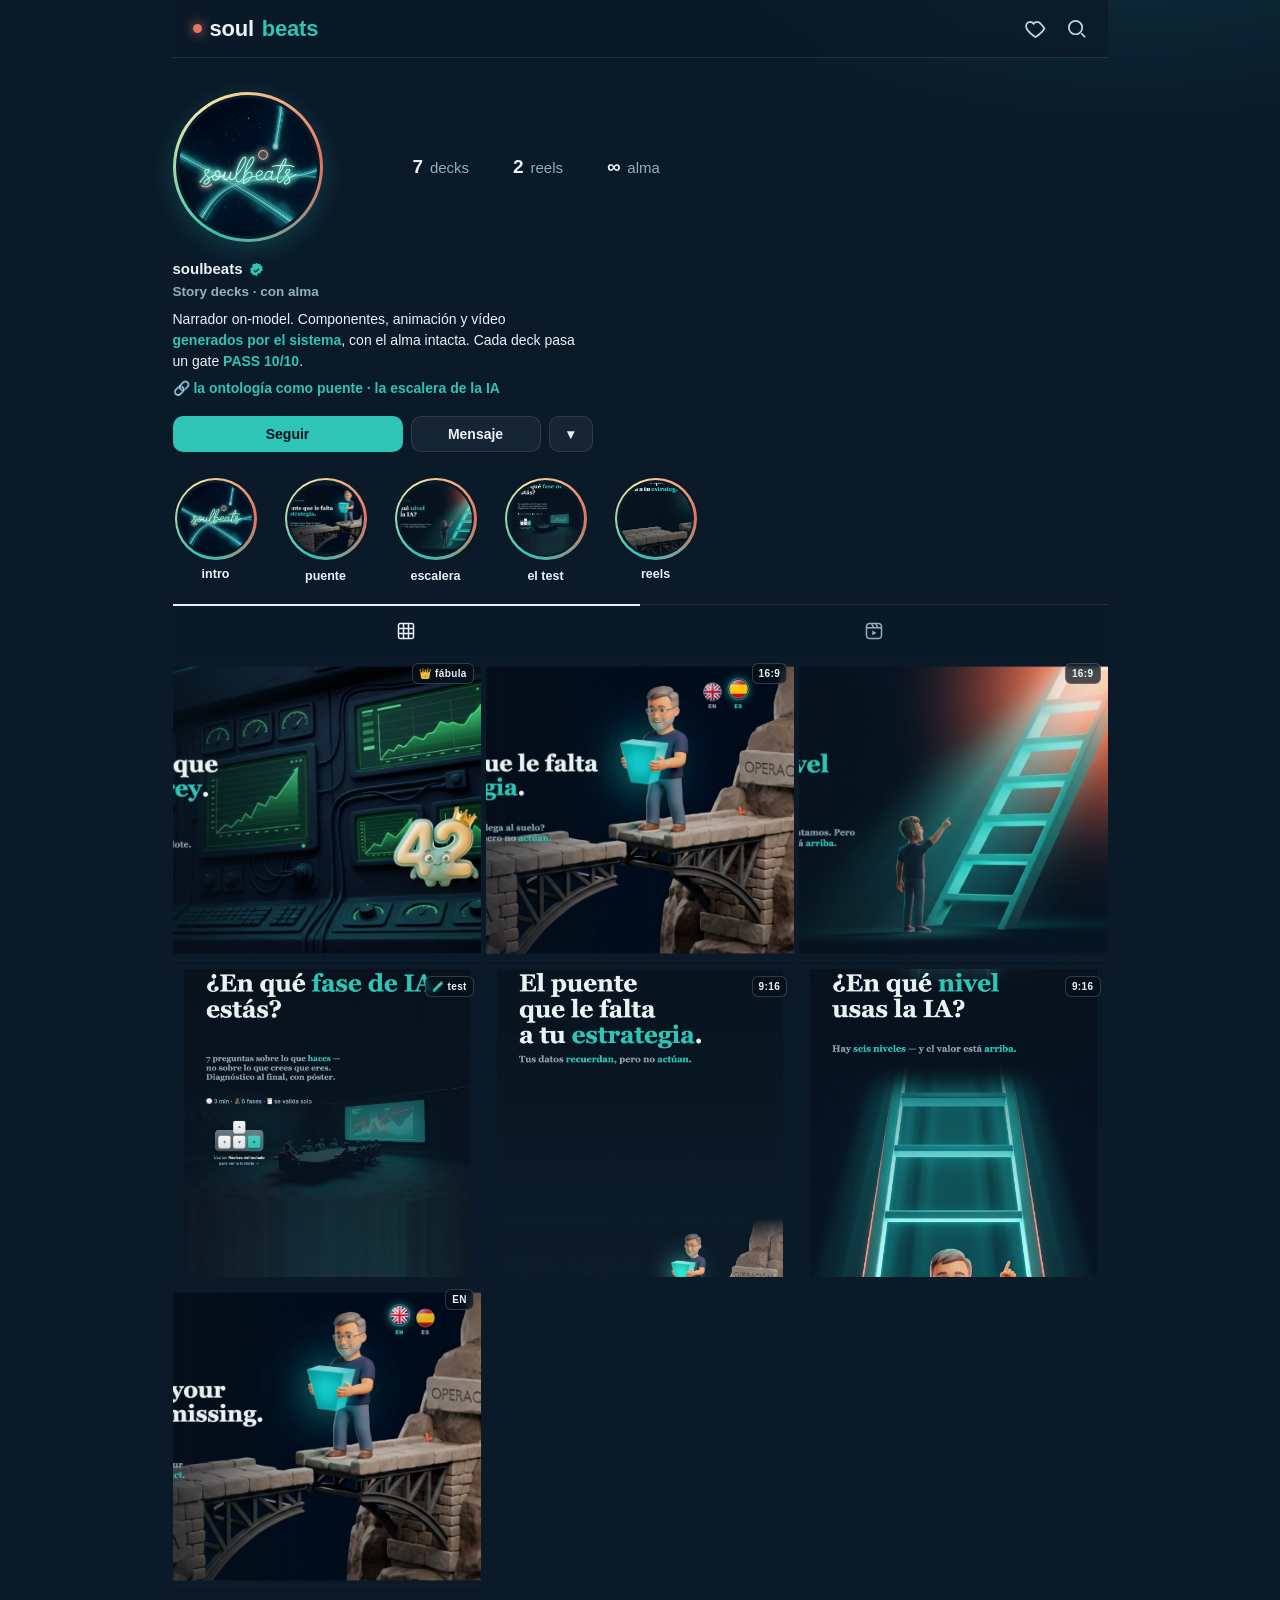
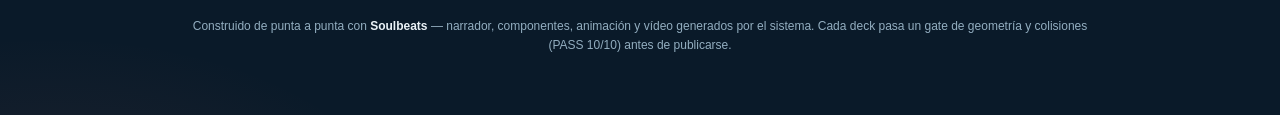
==== commit d7ef0214: "feat: publica goodhart — «El número que se coronó rey» (fábula de Goodhart) Nuevo deck E2E (PASS 10/" ====
--- a/index.html
+++ b/index.html
@@ -186,7 +186,7 @@
         <span class="ring"><span class="ringin"><img src="assets/brand-intro-poster.jpg" alt="Soulbeats"></span></span>
       </button>
       <div class="pstats">
-        <div class="stat"><b>6</b><span>decks</span></div>
+        <div class="stat"><b>7</b><span>decks</span></div>
         <div class="stat"><b>2</b><span>reels</span></div>
         <div class="stat"><b>∞</b><span>alma</span></div>
       </div>
@@ -235,6 +235,11 @@
 
     <!-- ═══════════ posts grid (los decks como fotos de la galería) ═══════════ -->
     <section class="grid posts is-shown" role="tabpanel">
+      <a class="tile" href="./goodhart/" style="--pos:80% center">
+        <span class="tbadge">👑 fábula</span>
+        <img src="assets/cover-goodhart.png" alt="El número que se coronó rey — la Ley de Goodhart" loading="lazy" decoding="async">
+        <span class="thover"><b>El número que se coronó rey</b><small>Fábula · la Ley de Goodhart</small></span>
+      </a>
       <a class="tile" href="./ontologia-puente/" style="--pos:80% center">
         <span class="tbadge">16:9</span>
         <img src="assets/cover-deck.png" alt="La ontología como puente — deck" loading="lazy" decoding="async">
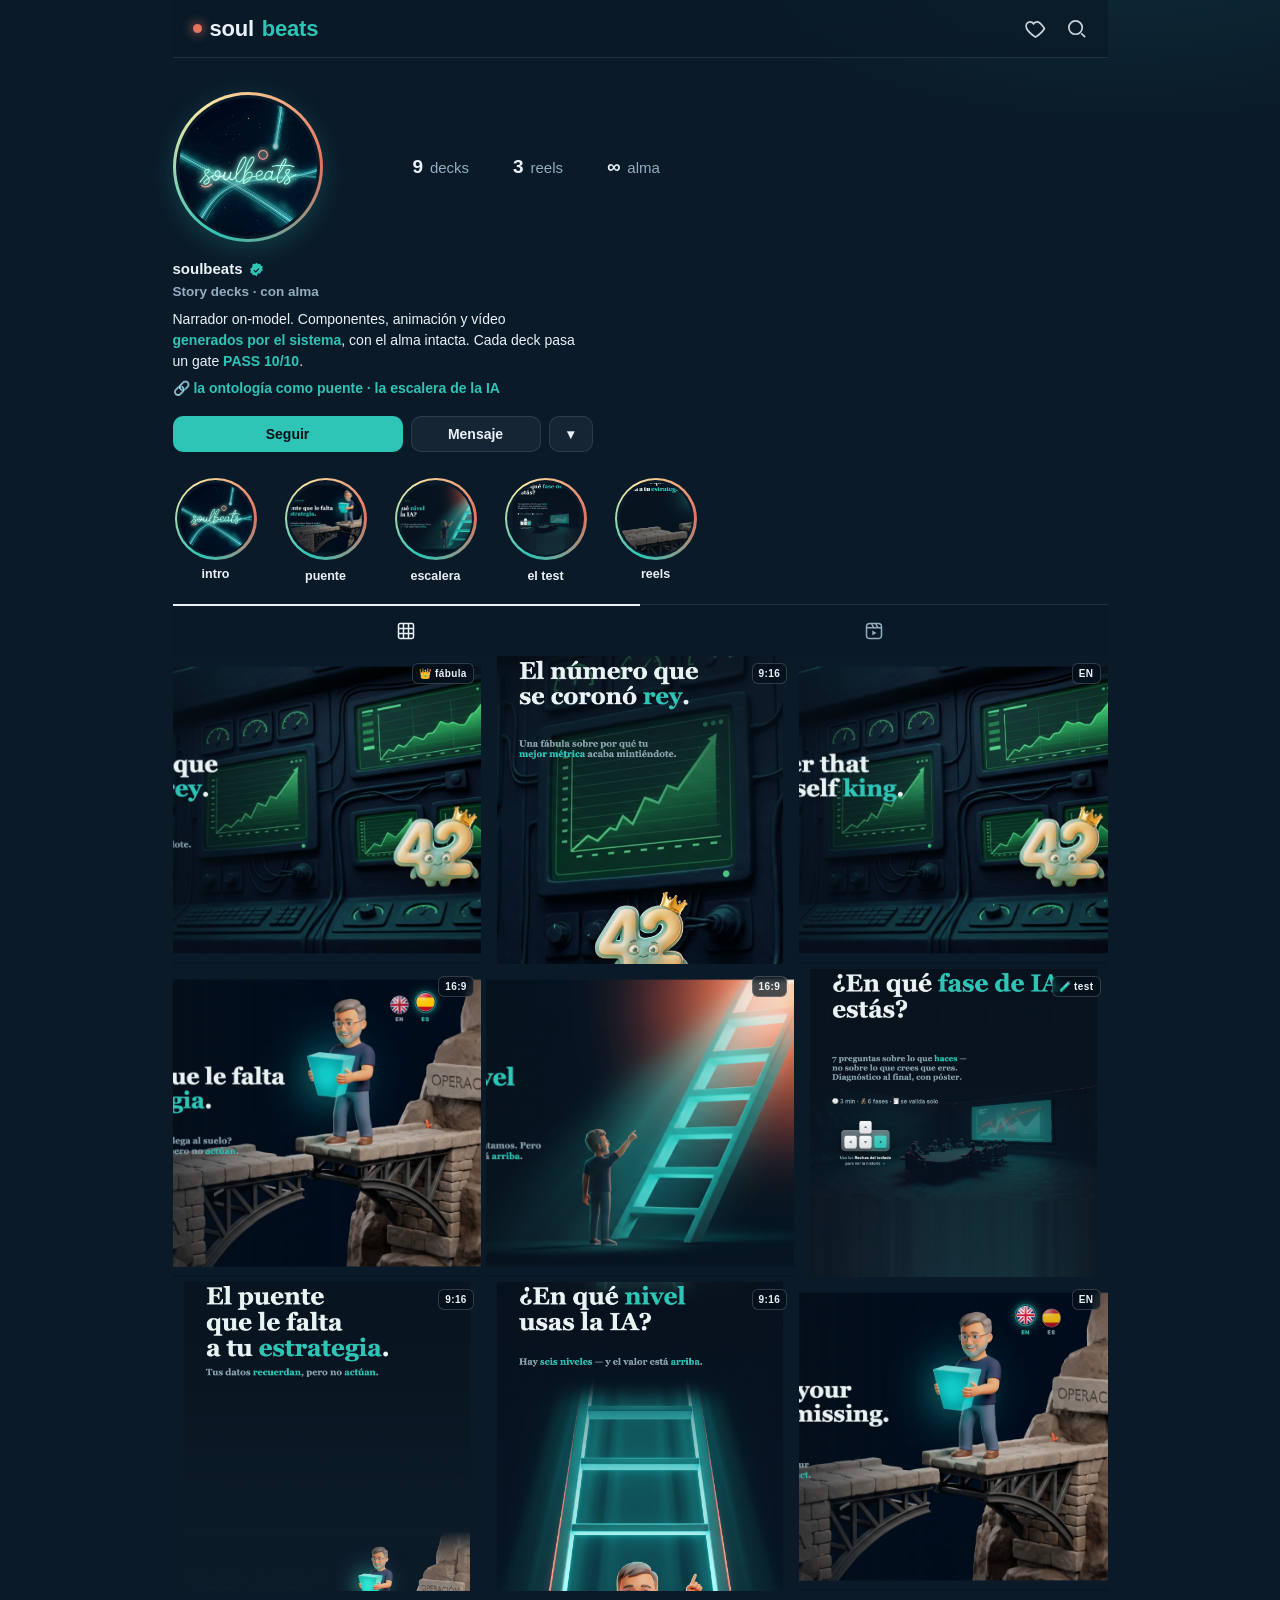
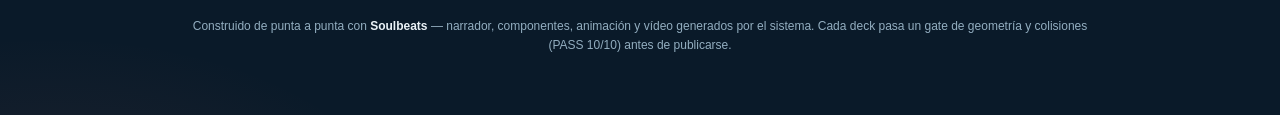
==== commit b2dbc4a5: "feat: publica goodhart móvil (9:16) + inglés (EN) + reel narrado; galería 9 decks / 3 reels" ====
--- a/index.html
+++ b/index.html
@@ -186,8 +186,8 @@
         <span class="ring"><span class="ringin"><img src="assets/brand-intro-poster.jpg" alt="Soulbeats"></span></span>
       </button>
       <div class="pstats">
-        <div class="stat"><b>7</b><span>decks</span></div>
-        <div class="stat"><b>2</b><span>reels</span></div>
+        <div class="stat"><b>9</b><span>decks</span></div>
+        <div class="stat"><b>3</b><span>reels</span></div>
         <div class="stat"><b>∞</b><span>alma</span></div>
       </div>
     </section>
@@ -240,6 +240,16 @@
         <img src="assets/cover-goodhart.png" alt="El número que se coronó rey — la Ley de Goodhart" loading="lazy" decoding="async">
         <span class="thover"><b>El número que se coronó rey</b><small>Fábula · la Ley de Goodhart</small></span>
       </a>
+      <a class="tile" href="./goodhart-portrait/">
+        <span class="tbadge">9:16</span>
+        <img src="assets/cover-goodhart-portrait.png" alt="El número que se coronó rey — móvil" loading="lazy" decoding="async">
+        <span class="thover"><b>El número que se coronó rey</b><small>Móvil · swipe</small></span>
+      </a>
+      <a class="tile" href="./goodhart-en/" style="--pos:80% center">
+        <span class="tbadge">EN</span>
+        <img src="assets/cover-goodhart-en.png" alt="The number that crowned itself king" loading="lazy" decoding="async">
+        <span class="thover"><b>The number that crowned itself king</b><small>Goodhart's Law · in English</small></span>
+      </a>
       <a class="tile" href="./ontologia-puente/" style="--pos:80% center">
         <span class="tbadge">16:9</span>
         <img src="assets/cover-deck.png" alt="La ontología como puente — deck" loading="lazy" decoding="async">
@@ -274,6 +284,11 @@
 
     <!-- ═══════════ reels grid ═══════════ -->
     <section class="grid reels" role="tabpanel">
+      <a class="rtile" href="./goodhart/reel/">
+        <span class="rplay"><svg viewBox="0 0 24 24"><path d="M8 5v14l11-7z"/></svg></span>
+        <img src="assets/cover-goodhart-reel.png" alt="Reel — El número que se coronó rey" loading="lazy" decoding="async">
+        <span class="rmeta"><b>El número que se coronó rey</b><small>▶ reel · ~2 min · narrado</small></span>
+      </a>
       <a class="rtile" href="./reel/">
         <span class="rplay"><svg viewBox="0 0 24 24"><path d="M8 5v14l11-7z"/></svg></span>
         <img src="assets/cover-reel.png" alt="Reel — la ontología como puente" loading="lazy" decoding="async">
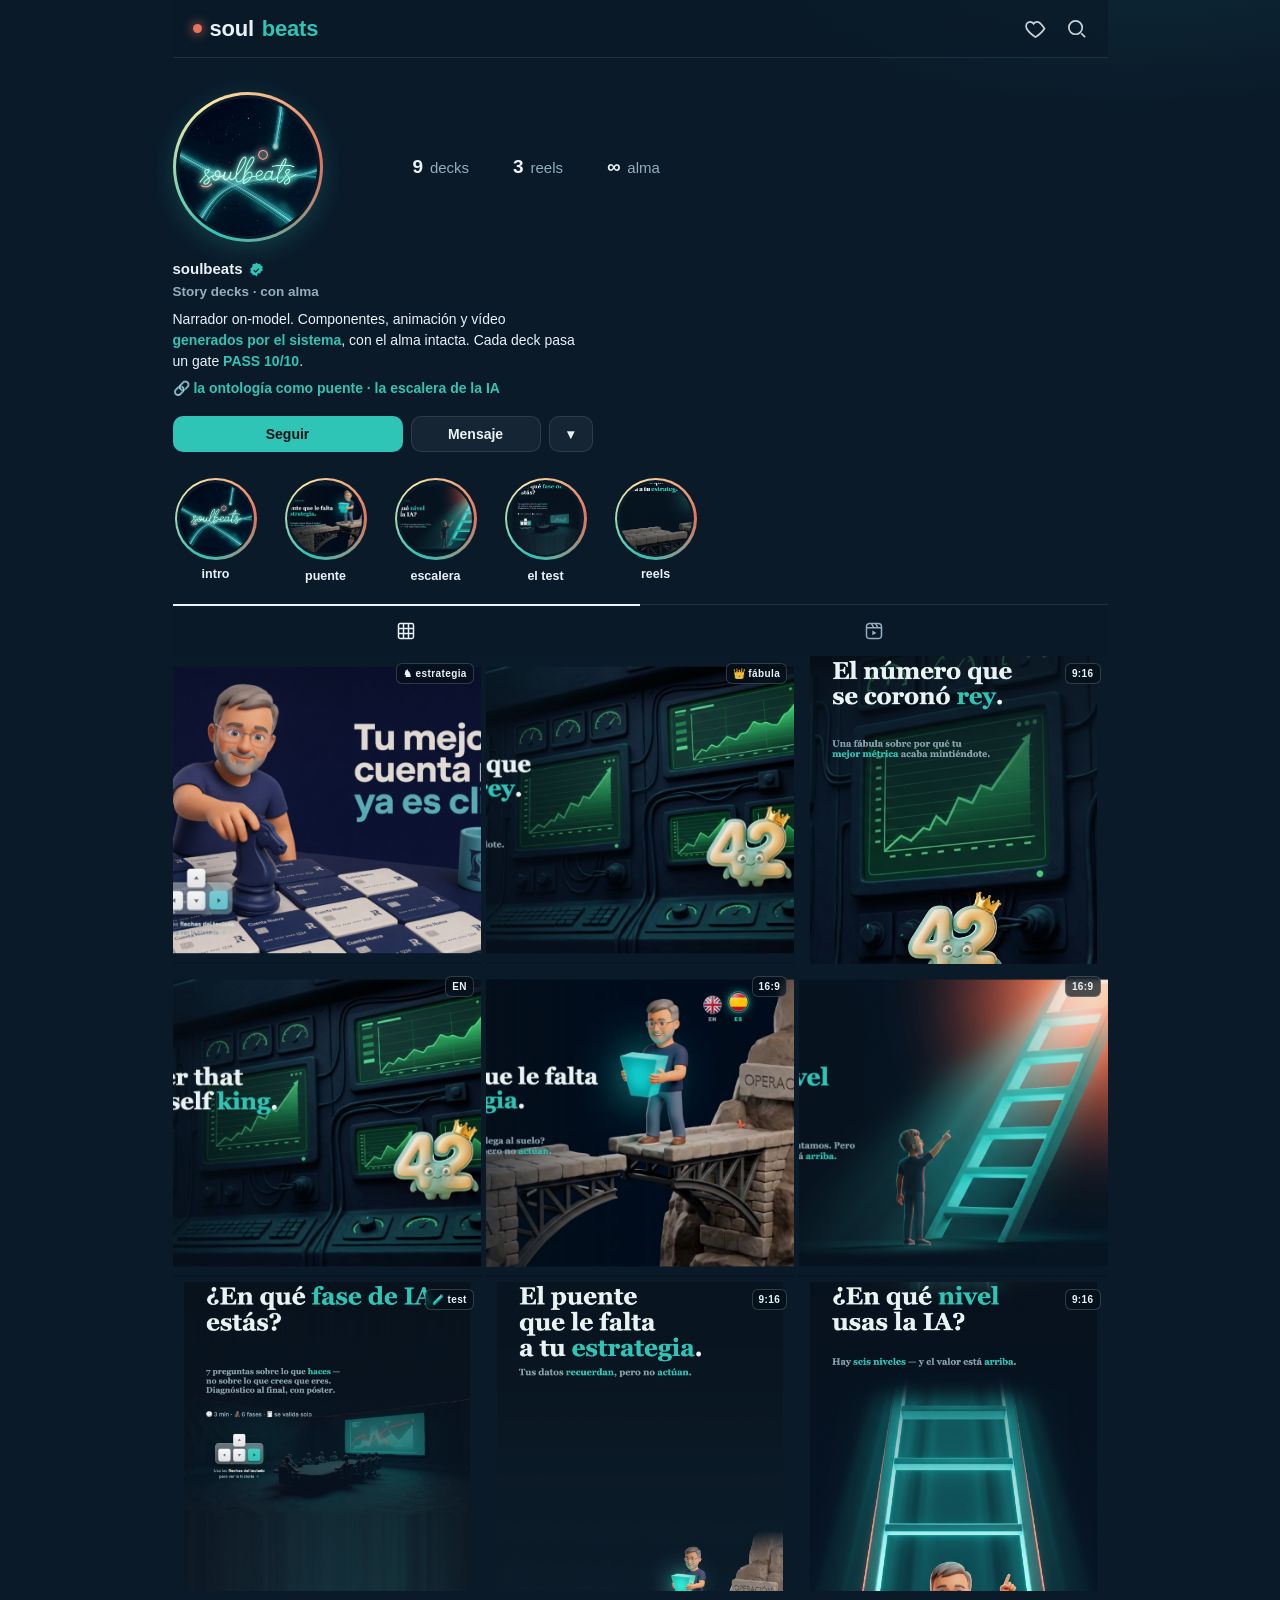
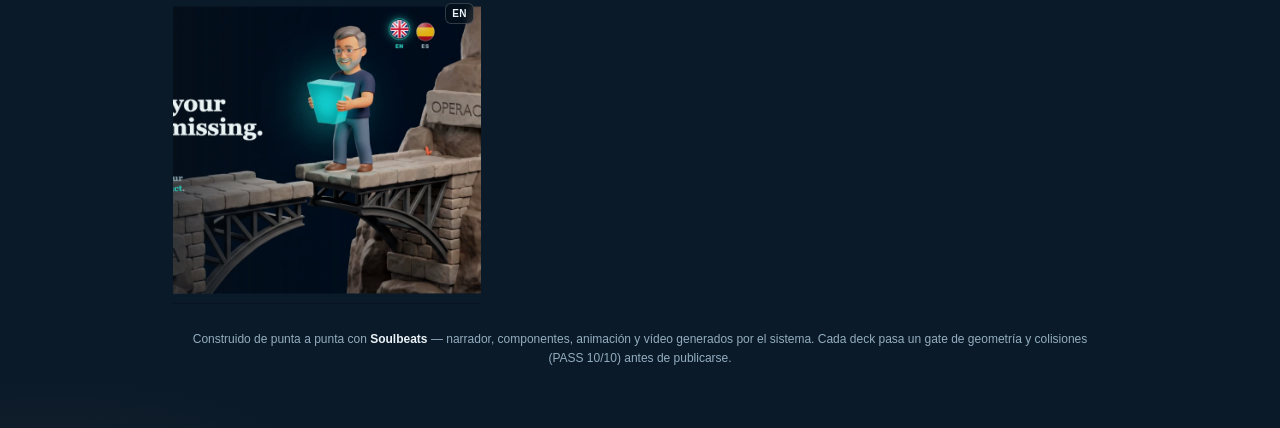
==== commit dd10d632: "add(srm): deck «Tu mejor cuenta nueva ya es cliente» — SRM by anlak Deck de estrategia (27 slides, P" ====
--- a/index.html
+++ b/index.html
@@ -235,6 +235,11 @@
 
     <!-- ═══════════ posts grid (los decks como fotos de la galería) ═══════════ -->
     <section class="grid posts is-shown" role="tabpanel">
+      <a class="tile" href="./srm/" style="--pos:35% center">
+        <span class="tbadge">♞ estrategia</span>
+        <img src="assets/cover-srm.png" alt="Tu mejor cuenta nueva ya es cliente — SRM by anlak" loading="lazy" decoding="async">
+        <span class="thover"><b>Tu mejor cuenta nueva ya es cliente</b><small>Estrategia · SRM by anlak</small></span>
+      </a>
       <a class="tile" href="./goodhart/" style="--pos:80% center">
         <span class="tbadge">👑 fábula</span>
         <img src="assets/cover-goodhart.png" alt="El número que se coronó rey — la Ley de Goodhart" loading="lazy" decoding="async">
